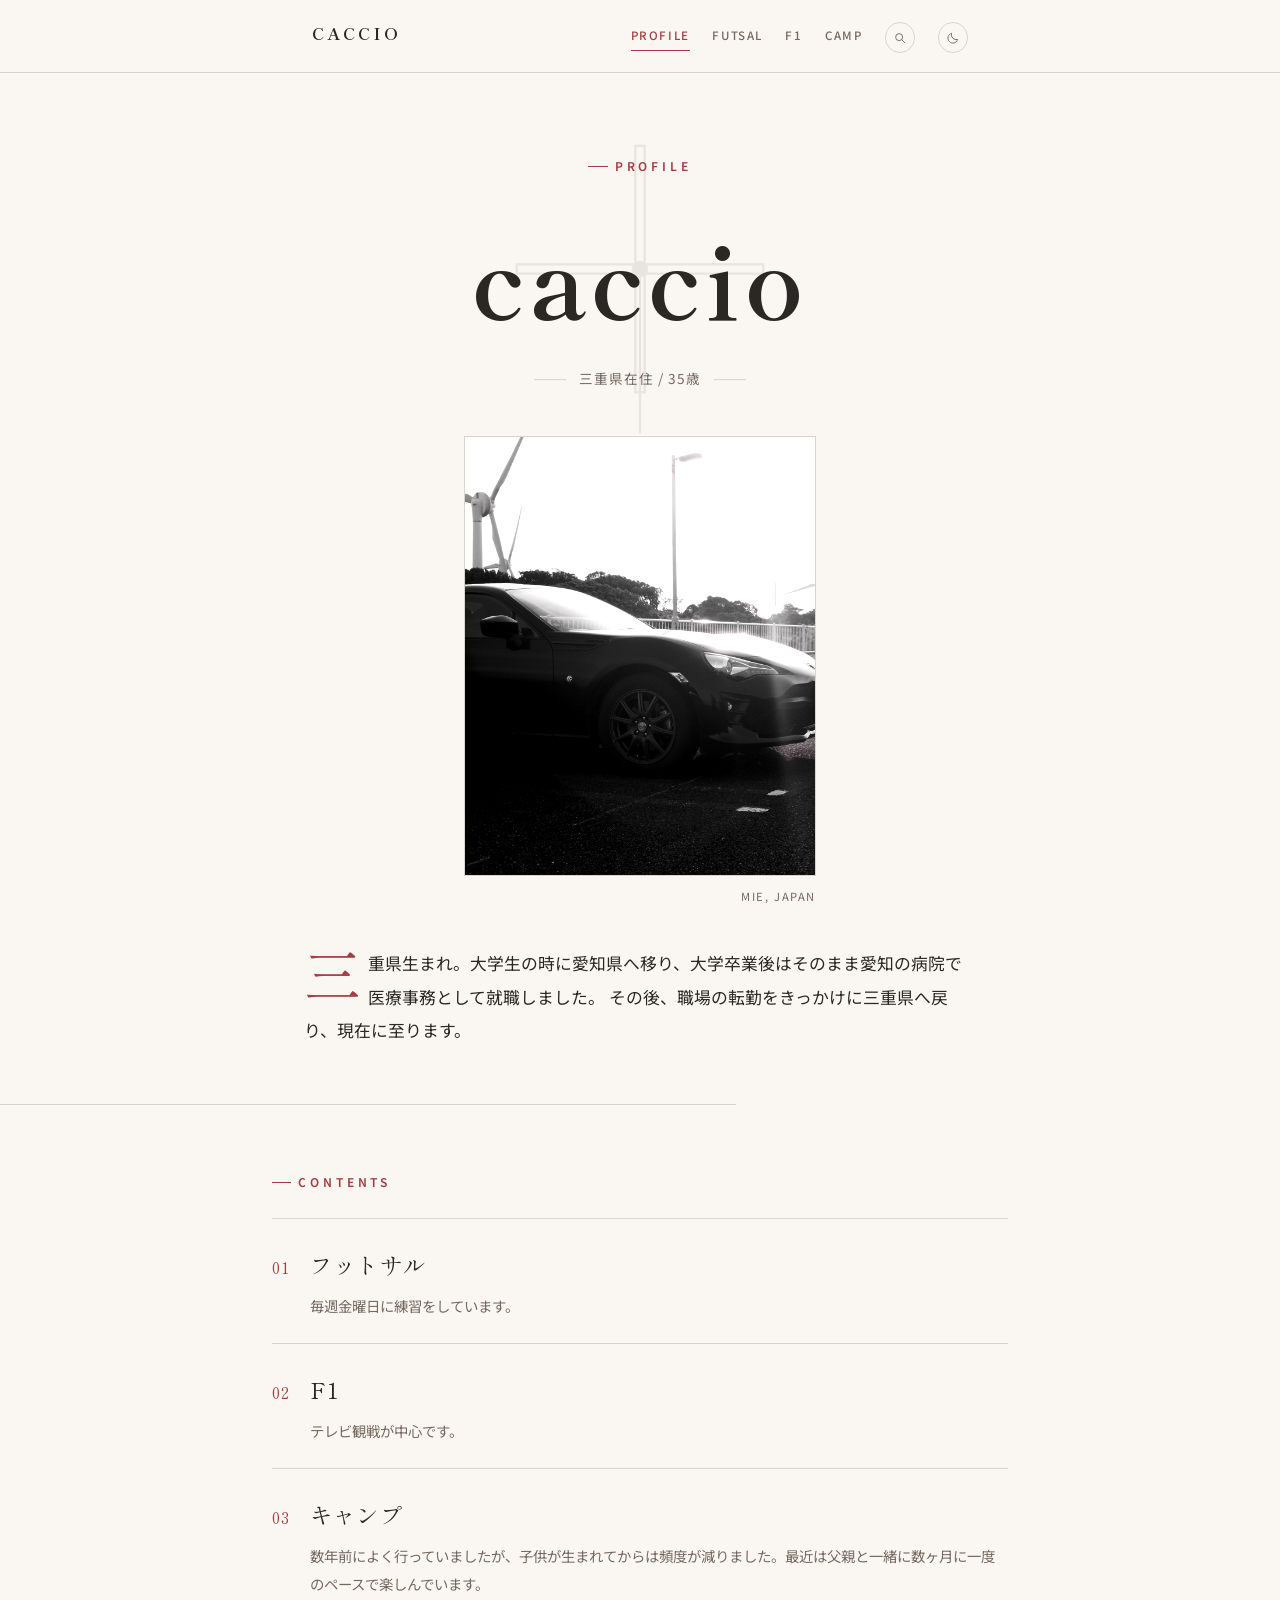
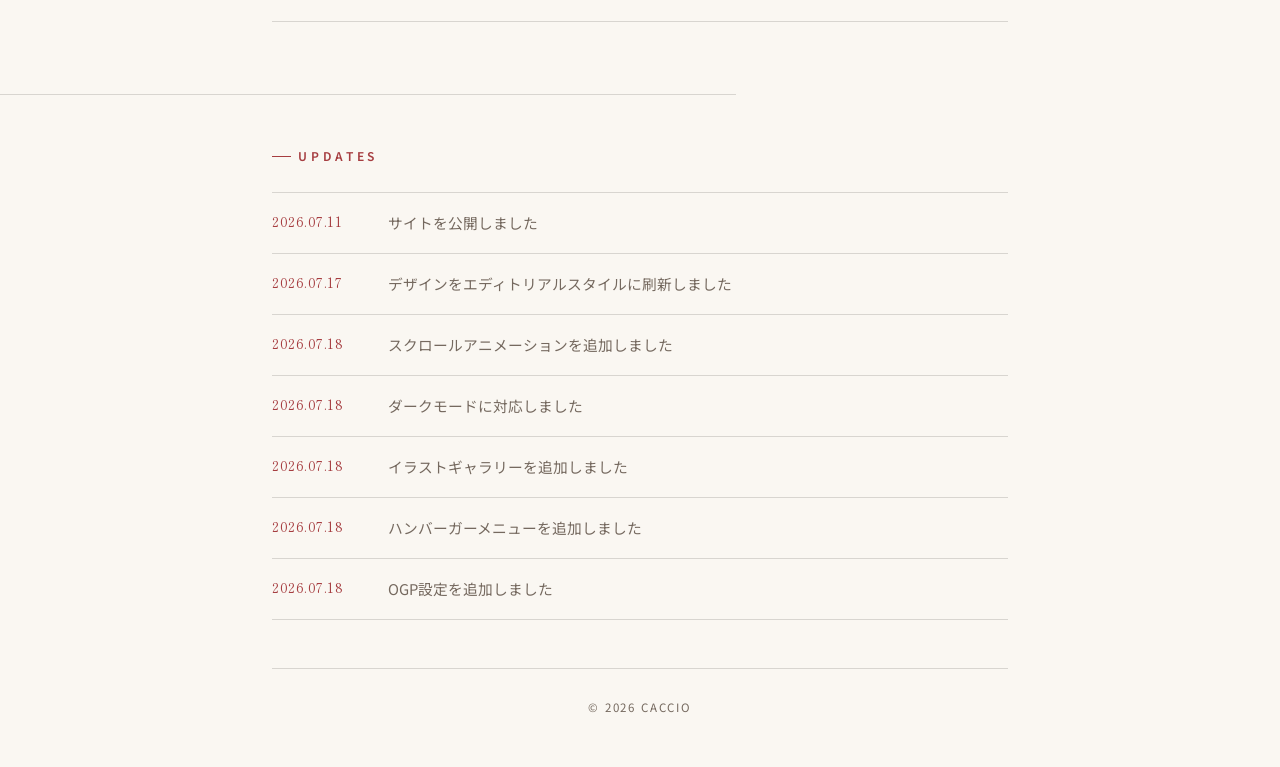
==== index.html @ 6265bb5c "Add client-side site search across all pages A search icon in the nav opens a dropdown panel; typing" ====
<!DOCTYPE html>
<html lang="ja">
<head>
<script async src="https://www.googletagmanager.com/gtag/js?id=G-BBK461X2P7"></script>
<script>
  window.dataLayer = window.dataLayer || [];
  function gtag(){dataLayer.push(arguments);}
  gtag('js', new Date());
  gtag('config', 'G-BBK461X2P7');
</script>
<meta charset="UTF-8">
<meta name="viewport" content="width=device-width, initial-scale=1.0">
<link rel="icon" href="favicon.svg" type="image/svg+xml">
<title>caccio's Profile</title>
<meta property="og:type" content="website">
<meta property="og:title" content="caccio's Profile">
<meta property="og:description" content="三重県在住、35歳。医療事務として働くcaccioのプロフィール。フットサル・F1・キャンプについて綴っています。">
<meta property="og:image" content="https://matatabi3126.github.io/my-first-site/profile.JPG">
<meta property="og:url" content="https://matatabi3126.github.io/my-first-site/">
<meta property="og:site_name" content="caccio's Profile">
<meta name="twitter:card" content="summary_large_image">
<meta name="twitter:title" content="caccio's Profile">
<meta name="twitter:description" content="三重県在住、35歳。医療事務として働くcaccioのプロフィール。フットサル・F1・キャンプについて綴っています。">
<meta name="twitter:image" content="https://matatabi3126.github.io/my-first-site/profile.JPG">
<link rel="preconnect" href="https://fonts.googleapis.com">
<link rel="preconnect" href="https://fonts.gstatic.com" crossorigin>
<link href="https://fonts.googleapis.com/css2?family=Noto+Sans+JP:wght@300;400;500;700&family=Shippori+Mincho:wght@400;500;600;700;800&display=swap" rel="stylesheet">
<link rel="stylesheet" href="style.css">
<script>document.documentElement.dataset.theme = localStorage.getItem('theme') || 'light';</script>
</head>
<body>

  <div class="masthead">
    <div class="wrap masthead-inner">
      <a class="brand" href="index.html">CACCIO</a>
      <nav class="masthead-nav">
        <div class="nav-links" id="nav-links">
          <a href="index.html" aria-current="page">Profile</a>
          <a href="futsal.html">Futsal</a>
          <a href="f1.html">F1</a>
          <a href="camp.html">Camp</a>
        </div>
        <button type="button" class="icon-button search-toggle" aria-expanded="false" aria-controls="search-panel" aria-label="サイト内検索を開く">
          <svg viewBox="0 0 24 24" width="14" height="14" aria-hidden="true">
            <circle cx="10.5" cy="10.5" r="6" fill="none" stroke="currentColor" stroke-width="1.6"/>
            <line x1="15" y1="15" x2="20" y2="20" stroke="currentColor" stroke-width="1.6" stroke-linecap="round"/>
          </svg>
        </button>
        <button type="button" class="icon-button theme-toggle" aria-pressed="false" aria-label="ダークモードを切り替える">
          <svg class="icon-moon" viewBox="0 0 24 24" width="14" height="14" aria-hidden="true"><path d="M20 14.5A8.5 8.5 0 0 1 9.5 4 8.5 8.5 0 1 0 20 14.5Z" fill="none" stroke="currentColor" stroke-width="1.6" stroke-linejoin="round"/></svg>
          <svg class="icon-sun" viewBox="0 0 24 24" width="14" height="14" aria-hidden="true">
            <circle cx="12" cy="12" r="4.5" fill="none" stroke="currentColor" stroke-width="1.6"/>
            <g stroke="currentColor" stroke-width="1.6" stroke-linecap="round">
              <line x1="12" y1="2.5" x2="12" y2="5"/>
              <line x1="12" y1="19" x2="12" y2="21.5"/>
              <line x1="2.5" y1="12" x2="5" y2="12"/>
              <line x1="19" y1="12" x2="21.5" y2="12"/>
              <line x1="4.9" y1="4.9" x2="6.6" y2="6.6"/>
              <line x1="17.4" y1="17.4" x2="19.1" y2="19.1"/>
              <line x1="4.9" y1="19.1" x2="6.6" y2="17.4"/>
              <line x1="17.4" y1="6.6" x2="19.1" y2="4.9"/>
            </g>
          </svg>
        </button>
        <button type="button" class="icon-button nav-toggle" aria-expanded="false" aria-controls="nav-links" aria-label="メニューを開く">
          <svg class="icon-bars" viewBox="0 0 24 24" width="16" height="16" aria-hidden="true">
            <line x1="4" y1="7" x2="20" y2="7" stroke="currentColor" stroke-width="1.6" stroke-linecap="round"/>
            <line x1="4" y1="12" x2="20" y2="12" stroke="currentColor" stroke-width="1.6" stroke-linecap="round"/>
            <line x1="4" y1="17" x2="20" y2="17" stroke="currentColor" stroke-width="1.6" stroke-linecap="round"/>
          </svg>
          <svg class="icon-close" viewBox="0 0 24 24" width="16" height="16" aria-hidden="true">
            <line x1="6" y1="6" x2="18" y2="18" stroke="currentColor" stroke-width="1.6" stroke-linecap="round"/>
            <line x1="18" y1="6" x2="6" y2="18" stroke="currentColor" stroke-width="1.6" stroke-linecap="round"/>
          </svg>
        </button>
        <div class="search-panel" id="search-panel" hidden>
          <div class="search-panel-inner">
            <input type="search" class="search-input" placeholder="サイト内を検索" aria-label="サイト内検索">
            <button type="button" class="search-close" aria-label="検索を閉じる">&times;</button>
          </div>
          <ul class="search-results"></ul>
        </div>
      </nav>
    </div>
  </div>

  <header class="wrap cover reveal">
    <div class="cover-heading">
      <div class="cover-bg" aria-hidden="true">
        <svg viewBox="0 0 300 300">
          <line x1="150" y1="150" x2="150" y2="290" stroke="currentColor" stroke-width="2"/>
          <g class="cover-bg-blades">
            <rect x="146" y="45" width="8" height="105" fill="none" stroke="currentColor" stroke-width="2"/>
            <rect x="146" y="45" width="8" height="105" fill="none" stroke="currentColor" stroke-width="2" transform="rotate(90 150 150)"/>
            <rect x="146" y="45" width="8" height="105" fill="none" stroke="currentColor" stroke-width="2" transform="rotate(180 150 150)"/>
            <rect x="146" y="45" width="8" height="105" fill="none" stroke="currentColor" stroke-width="2" transform="rotate(270 150 150)"/>
            <circle cx="150" cy="150" r="7" fill="currentColor"/>
          </g>
        </svg>
      </div>
      <span class="kicker">Profile</span>
      <h1 class="cover-title">caccio</h1>
      <p class="cover-meta">三重県在住 / 35歳</p>
    </div>

    <figure class="cover-photo">
      <img src="profile.JPG" alt="プロフィール画像">
      <figcaption>Mie, Japan</figcaption>
    </figure>

    <p class="lede">
      三重県生まれ。大学生の時に愛知県へ移り、大学卒業後はそのまま愛知の病院で医療事務として就職しました。
      その後、職場の転勤をきっかけに三重県へ戻り、現在に至ります。
    </p>
  </header>

  <hr class="wrap rule">

  <section class="wrap contents">
    <span class="kicker">Contents</span>
    <ul class="toc-list">
      <li class="toc-item reveal">
        <span class="toc-num">01</span>
        <div class="toc-body">
          <a href="futsal.html">フットサル</a>
          <p>毎週金曜日に練習をしています。</p>
        </div>
      </li>
      <li class="toc-item reveal">
        <span class="toc-num">02</span>
        <div class="toc-body">
          <a href="f1.html">F1</a>
          <p>テレビ観戦が中心です。</p>
        </div>
      </li>
      <li class="toc-item reveal">
        <span class="toc-num">03</span>
        <div class="toc-body">
          <a href="camp.html">キャンプ</a>
          <p>数年前によく行っていましたが、子供が生まれてからは頻度が減りました。最近は父親と一緒に数ヶ月に一度のペースで楽しんでいます。</p>
        </div>
      </li>
    </ul>
  </section>

  <hr class="wrap rule rule--tight">

  <section class="wrap updates reveal">
    <span class="kicker">Updates</span>
    <ul class="updates-list">
      <li><time datetime="2026-07-11">2026.07.11</time><span>サイトを公開しました</span></li>
      <li><time datetime="2026-07-17">2026.07.17</time><span>デザインをエディトリアルスタイルに刷新しました</span></li>
      <li><time datetime="2026-07-18">2026.07.18</time><span>スクロールアニメーションを追加しました</span></li>
      <li><time datetime="2026-07-18">2026.07.18</time><span>ダークモードに対応しました</span></li>
      <li><time datetime="2026-07-18">2026.07.18</time><span>イラストギャラリーを追加しました</span></li>
      <li><time datetime="2026-07-18">2026.07.18</time><span>ハンバーガーメニューを追加しました</span></li>
      <li><time datetime="2026-07-18">2026.07.18</time><span>OGP設定を追加しました</span></li>
    </ul>
  </section>

  <footer class="wrap site-footer">
    &copy; 2026 caccio
  </footer>

  <script src="scroll-animate.js" defer></script>
  <script src="theme.js" defer></script>
  <script src="nav.js" defer></script>
  <script src="search.js" defer></script>

</body>
</html>
---- style.css ----
/* ===========================================================
   caccio's Profile — editorial / magazine style
   =========================================================== */

:root {
  --color-bg: #faf7f2;
  --color-text: #2a2724;
  --color-text-soft: #75695f;
  --color-accent: #a63d40;
  --color-rule: rgba(42, 39, 36, 0.16);
  --color-card-bg: #fffdfa;
  --font-serif: "Shippori Mincho", serif;
  --font-sans: "Noto Sans JP", sans-serif;
  --measure: 42rem;
}

:root[data-theme="dark"] {
  --color-bg: #17140f;
  --color-text: #f3ede1;
  --color-text-soft: #b6ab9c;
  --color-rule: rgba(243, 237, 225, 0.18);
  --color-card-bg: #211c16;
}

* {
  box-sizing: border-box;
}

html {
  -webkit-text-size-adjust: 100%;
}

body {
  margin: 0;
  background-color: var(--color-bg);
  color: var(--color-text);
  font-family: var(--font-sans);
  font-weight: 400;
  line-height: 1.9;
  -webkit-font-smoothing: antialiased;
  transition: background-color 0.2s ease, color 0.2s ease;
}

a {
  color: inherit;
}

img {
  max-width: 100%;
  display: block;
}

h1, h2, h3 {
  font-family: var(--font-serif);
  font-weight: 700;
  margin: 0;
}

/* ---------- layout ---------- */

.wrap {
  max-width: 46rem;
  margin: 0 auto;
  padding: 0 clamp(1.25rem, 5vw, 2.5rem);
}

/* ---------- masthead ---------- */

.masthead {
  border-bottom: 1px solid var(--color-rule);
  padding: 1.1rem 0 0.35rem;
}

.masthead::after {
  content: "";
  display: block;
}

.masthead-inner {
  display: flex;
  flex-wrap: wrap;
  align-items: baseline;
  justify-content: space-between;
  gap: 0.5rem 1.5rem;
  padding-bottom: 0.85rem;
}

.brand {
  font-family: var(--font-serif);
  font-weight: 700;
  font-size: 1.05rem;
  letter-spacing: 0.18em;
  text-decoration: none;
  color: var(--color-text);
}

.masthead-nav {
  position: relative;
  display: flex;
  flex-wrap: wrap;
  align-items: center;
  gap: 0.9rem 1.4rem;
}

.masthead-nav a {
  font-size: 0.72rem;
  font-weight: 500;
  letter-spacing: 0.14em;
  text-transform: uppercase;
  text-decoration: none;
  color: var(--color-text-soft);
  white-space: nowrap;
  padding-bottom: 0.2rem;
  border-bottom: 1px solid transparent;
  transition: color 0.15s ease, border-color 0.15s ease;
}

.masthead-nav a:hover {
  color: var(--color-accent);
}

.masthead-nav a[aria-current="page"] {
  color: var(--color-accent);
  border-bottom-color: var(--color-accent);
}

.nav-links {
  display: contents;
}

.icon-button {
  display: inline-flex;
  align-items: center;
  justify-content: center;
  width: 1.9rem;
  height: 1.9rem;
  padding: 0;
  border: 1px solid var(--color-rule);
  border-radius: 50%;
  background: transparent;
  color: var(--color-text-soft);
  cursor: pointer;
  transition: color 0.15s ease, border-color 0.15s ease;
}

.icon-button:hover {
  color: var(--color-accent);
  border-color: var(--color-accent);
}

.theme-toggle .icon-sun {
  display: none;
}

:root[data-theme="dark"] .theme-toggle .icon-moon {
  display: none;
}

:root[data-theme="dark"] .theme-toggle .icon-sun {
  display: block;
}

.nav-toggle {
  display: none;
}

.nav-toggle .icon-close {
  display: none;
}

.nav-toggle[aria-expanded="true"] .icon-bars {
  display: none;
}

.nav-toggle[aria-expanded="true"] .icon-close {
  display: block;
}

@media (max-width: 48rem) {
  .nav-toggle {
    display: inline-flex;
  }

  .nav-links {
    display: none;
    flex-direction: column;
    align-items: flex-start;
    gap: 0;
    position: absolute;
    top: calc(100% + 0.75rem);
    right: 0;
    min-width: 10rem;
    padding: 0.4rem 0;
    background: var(--color-card-bg);
    border: 1px solid var(--color-rule);
    box-shadow: 0 12px 30px rgba(0, 0, 0, 0.25);
    z-index: 50;
  }

  .nav-links.is-open {
    display: flex;
  }

  .nav-links a {
    width: 100%;
    padding: 0.7rem 1.1rem;
    border-bottom: none;
  }

  .nav-links a[aria-current="page"] {
    border-bottom: none;
  }
}

/* ---------- site search ---------- */

.search-panel {
  position: absolute;
  top: calc(100% + 0.75rem);
  right: 0;
  z-index: 60;
  width: min(90vw, 22rem);
  background: var(--color-card-bg);
  border: 1px solid var(--color-rule);
  box-shadow: 0 12px 30px rgba(0, 0, 0, 0.25);
  padding: 1rem;
}

.search-panel[hidden] {
  display: none;
}

.search-panel-inner {
  display: flex;
  align-items: center;
  gap: 0.6rem;
}

.search-input {
  flex: 1;
  min-width: 0;
  font: inherit;
  font-size: 0.85rem;
  letter-spacing: 0.03em;
  padding: 0.5rem 0.1rem;
  border: none;
  border-bottom: 1px solid var(--color-rule);
  background: transparent;
  color: var(--color-text);
}

.search-input:focus {
  outline: none;
  border-bottom-color: var(--color-accent);
}

.search-close {
  flex-shrink: 0;
  width: 1.6rem;
  height: 1.6rem;
  display: inline-flex;
  align-items: center;
  justify-content: center;
  border: 1px solid var(--color-rule);
  border-radius: 50%;
  background: transparent;
  color: var(--color-text-soft);
  font-size: 1rem;
  line-height: 1;
  cursor: pointer;
  transition: color 0.15s ease, border-color 0.15s ease;
}

.search-close:hover {
  color: var(--color-accent);
  border-color: var(--color-accent);
}

.search-results {
  list-style: none;
  margin: 0.75rem 0 0;
  padding: 0;
  max-height: 60vh;
  overflow-y: auto;
}

.search-results li + li {
  border-top: 1px solid var(--color-rule);
}

.search-results a {
  display: block;
  padding: 0.65rem 0.1rem;
  text-decoration: none;
  color: inherit;
}

.search-result-title {
  display: block;
  font-family: var(--font-serif);
  font-size: 0.95rem;
  letter-spacing: 0.04em;
  color: var(--color-text);
}

.search-results a:hover .search-result-title {
  color: var(--color-accent);
}

.search-result-snippet {
  display: block;
  margin-top: 0.3rem;
  font-size: 0.8rem;
  line-height: 1.6;
  color: var(--color-text-soft);
}

.search-result-snippet mark {
  background: none;
  color: var(--color-accent);
  font-weight: 600;
}

.search-empty {
  padding: 0.5rem 0.1rem;
  font-size: 0.82rem;
  color: var(--color-text-soft);
}

/* ---------- small reusable bits ---------- */

.kicker {
  display: inline-flex;
  align-items: center;
  gap: 0.6em;
  font-size: 0.75rem;
  font-weight: 600;
  letter-spacing: 0.32em;
  text-transform: uppercase;
  color: var(--color-accent);
}

.kicker::before {
  content: "";
  display: inline-block;
  width: 1.6em;
  height: 1px;
  background: var(--color-accent);
}

.rule {
  border: none;
  border-top: 1px solid var(--color-rule);
  margin: 2.5rem 0;
}

.rule--tight {
  margin: 1.5rem 0;
}

/* ---------- cover (index.html) ---------- */

.cover {
  padding: clamp(2.5rem, 6vw, 4.5rem) 0 1rem;
  text-align: center;
}

.cover .kicker {
  justify-content: center;
}

.cover-heading {
  position: relative;
  z-index: 0;
}

.cover-bg {
  position: absolute;
  inset: 0;
  z-index: -1;
  display: flex;
  align-items: center;
  justify-content: center;
  opacity: 0.08;
  pointer-events: none;
}

.cover-bg svg {
  width: min(50vw, 22rem);
  height: auto;
  overflow: visible;
}

.cover-bg-blades {
  transform-origin: 150px 150px;
  animation: windmill-spin 22s linear infinite;
}

@keyframes windmill-spin {
  to {
    transform: rotate(360deg);
  }
}

@media (prefers-reduced-motion: reduce) {
  .cover-bg-blades {
    animation: none;
  }
}

.cover-title {
  font-size: clamp(3.2rem, 13vw, 6.2rem);
  letter-spacing: 0.05em;
  line-height: 1;
  margin: 0.5em 0 0.4em;
}

.cover-meta {
  display: flex;
  align-items: center;
  justify-content: center;
  gap: 0.9em;
  font-size: 0.85rem;
  letter-spacing: 0.08em;
  color: var(--color-text-soft);
}

.cover-meta::before,
.cover-meta::after {
  content: "";
  width: 2rem;
  height: 1px;
  background: var(--color-rule);
}

.cover-photo {
  margin: 2.75rem auto 0.75rem;
  max-width: 22rem;
}

.cover-photo img {
  width: 100%;
  aspect-ratio: 4 / 5;
  object-fit: cover;
  object-position: top center;
  border: 1px solid var(--color-rule);
  filter: grayscale(20%) contrast(1.05) saturate(0.9);
}

.cover-photo figcaption {
  margin-top: 0.6rem;
  font-size: 0.7rem;
  letter-spacing: 0.14em;
  text-transform: uppercase;
  color: var(--color-text-soft);
  text-align: right;
}

.lede {
  max-width: var(--measure);
  margin: 2.5rem auto 0;
  text-align: left;
  font-size: 1.05rem;
  line-height: 2;
}

.lede::first-letter {
  float: left;
  font-family: var(--font-serif);
  font-size: 3.4em;
  line-height: 0.78;
  padding: 0.05em 0.12em 0 0;
  color: var(--color-accent);
}

/* ---------- contents (index.html) ---------- */

.contents {
  padding: 1rem 0 3rem;
}

.contents h2 {
  text-align: left;
}

.toc-list {
  list-style: none;
  margin: 1.5rem 0 0;
  padding: 0;
}

.toc-item {
  display: flex;
  gap: 1.25rem;
  padding: 1.5rem 0;
  border-top: 1px solid var(--color-rule);
  align-items: baseline;
}

.toc-item:last-child {
  border-bottom: 1px solid var(--color-rule);
}

.toc-num {
  font-family: var(--font-serif);
  font-size: 1rem;
  color: var(--color-accent);
  flex-shrink: 0;
  letter-spacing: 0.05em;
}

.toc-body a {
  font-family: var(--font-serif);
  font-size: 1.4rem;
  letter-spacing: 0.06em;
  text-decoration: none;
  color: var(--color-text);
}

.toc-body a:hover {
  color: var(--color-accent);
}

.toc-body p {
  margin: 0.4rem 0 0;
  font-size: 0.9rem;
  color: var(--color-text-soft);
}

/* ---------- updates (index.html) ---------- */

.updates {
  padding: 1rem 0 3rem;
}

.updates-list {
  list-style: none;
  margin: 1.5rem 0 0;
  padding: 0;
}

.updates-list li {
  display: flex;
  flex-wrap: wrap;
  gap: 0.3rem 1.25rem;
  padding: 1rem 0;
  border-top: 1px solid var(--color-rule);
}

.updates-list li:last-child {
  border-bottom: 1px solid var(--color-rule);
}

.updates-list time {
  flex-shrink: 0;
  width: 6rem;
  font-family: var(--font-serif);
  font-size: 0.85rem;
  letter-spacing: 0.04em;
  color: var(--color-accent);
}

.updates-list li span {
  font-size: 0.92rem;
  color: var(--color-text-soft);
}

/* ---------- article pages (hobby pages) ---------- */

.article-header {
  padding: clamp(2rem, 5vw, 3.5rem) 0 1.75rem;
}

.article-heading {
  position: relative;
  z-index: 0;
}

.article-bg {
  position: absolute;
  inset: 0;
  z-index: -1;
  display: flex;
  align-items: center;
  justify-content: center;
  opacity: 0.08;
  pointer-events: none;
}

.article-bg svg {
  width: min(50vw, 22rem);
  height: auto;
  overflow: visible;
}

.article-bg-spin {
  transform-origin: 150px 150px;
  animation: spin-slow 22s linear infinite;
}

@keyframes spin-slow {
  to {
    transform: rotate(360deg);
  }
}

.article-bg-flicker {
  transform-origin: 150px 225px;
  animation: flame-flicker 2.4s ease-in-out infinite;
}

@keyframes flame-flicker {
  0%, 100% {
    transform: rotate(-3deg) scaleY(1);
  }
  50% {
    transform: rotate(3deg) scaleY(1.03);
  }
}

.article-title {
  font-size: clamp(2.4rem, 8vw, 3.7rem);
  letter-spacing: 0.06em;
  line-height: 1.2;
  margin: 0.55em 0 1.1em;
}

.article-meta {
  display: flex;
  flex-wrap: wrap;
  gap: 0.5rem 1rem;
  font-size: 0.8rem;
  letter-spacing: 0.06em;
  color: var(--color-text-soft);
  border-top: 1px solid var(--color-rule);
  border-bottom: 1px solid var(--color-rule);
  padding: 0.85rem 0;
}

.article-meta span:not(:last-child)::after {
  content: "\00b7";
  margin-left: 1rem;
  color: var(--color-accent);
}

.article-photo {
  margin: 2.25rem 0;
  border: 1px solid var(--color-rule);
  padding: clamp(1.5rem, 5vw, 2.5rem);
  background: var(--color-card-bg);
}

.article-photo svg {
  width: 100%;
  height: auto;
  display: block;
}

.article-photo figcaption {
  margin-top: 1.1rem;
  padding-top: 0.85rem;
  border-top: 1px solid var(--color-rule);
  font-size: 0.7rem;
  letter-spacing: 0.12em;
  text-transform: uppercase;
  color: var(--color-text-soft);
  text-align: right;
  font-style: italic;
}

.article-body {
  max-width: var(--measure);
  font-size: 1.02rem;
  line-height: 2;
}

.article-body p {
  margin: 0 0 1.4em;
}

.article-body p:first-of-type::first-letter {
  float: left;
  font-family: var(--font-serif);
  font-size: 3.2em;
  line-height: 0.75;
  padding: 0.05em 0.12em 0 0;
  color: var(--color-accent);
}

/* ---------- illustration gallery ---------- */

.gallery {
  padding: 1rem 0 3rem;
}

.gallery-grid {
  display: grid;
  grid-template-columns: repeat(3, 1fr);
  gap: 1.25rem;
  margin-top: 1.5rem;
}

.gallery-item {
  display: flex;
  flex-direction: column;
  align-items: center;
  gap: 0.85rem;
  padding: 1.75rem 1rem 1.25rem;
  border: 1px solid var(--color-rule);
  background: var(--color-card-bg);
  font: inherit;
  color: inherit;
  cursor: pointer;
  transition: border-color 0.15s ease;
}

.gallery-item:hover,
.gallery-item:focus-visible {
  border-color: var(--color-accent);
}

.gallery-item svg {
  width: 100%;
  max-width: 6rem;
  height: auto;
  color: var(--color-text);
}

.gallery-item-label {
  font-size: 0.72rem;
  letter-spacing: 0.1em;
  color: var(--color-text-soft);
  text-align: center;
}

@media (max-width: 34rem) {
  .gallery-grid {
    grid-template-columns: 1fr;
  }
}

/* ---------- lightbox ---------- */

.lightbox {
  position: fixed;
  inset: 0;
  z-index: 100;
  display: flex;
  align-items: center;
  justify-content: center;
  padding: 1.5rem;
}

.lightbox[hidden] {
  display: none;
}

.lightbox-backdrop {
  position: absolute;
  inset: 0;
  background: rgba(0, 0, 0, 0.6);
}

.lightbox-panel {
  position: relative;
  z-index: 1;
  width: min(90vw, 26rem);
  background: var(--color-card-bg);
  border: 1px solid var(--color-rule);
  box-shadow: 0 20px 60px rgba(0, 0, 0, 0.35);
  padding: clamp(2rem, 6vw, 3rem);
  text-align: center;
}

.lightbox-close {
  position: absolute;
  top: 0.75rem;
  right: 0.75rem;
  width: 2rem;
  height: 2rem;
  display: inline-flex;
  align-items: center;
  justify-content: center;
  border: 1px solid var(--color-rule);
  border-radius: 50%;
  background: transparent;
  color: var(--color-text);
  font-size: 1.2rem;
  line-height: 1;
  cursor: pointer;
  transition: color 0.15s ease, border-color 0.15s ease;
}

.lightbox-close:hover {
  color: var(--color-accent);
  border-color: var(--color-accent);
}

.lightbox-art {
  color: var(--color-text);
}

.lightbox-art svg {
  width: 100%;
  max-width: 16rem;
  height: auto;
}

.lightbox-caption {
  margin: 1.25rem 0 0;
  font-size: 0.8rem;
  letter-spacing: 0.1em;
  text-transform: uppercase;
  color: var(--color-text-soft);
}

/* ---------- footer ---------- */

.site-footer {
  border-top: 1px solid var(--color-rule);
  padding: 1.75rem 0 3rem;
  text-align: center;
  font-size: 0.72rem;
  letter-spacing: 0.16em;
  text-transform: uppercase;
  color: var(--color-text-soft);
}

/* ---------- scroll reveal ---------- */

.reveal {
  opacity: 0;
  transform: translateY(24px);
  transition: opacity 0.7s ease, transform 0.7s ease;
}

.reveal.is-visible {
  opacity: 1;
  transform: translateY(0);
}

@media (prefers-reduced-motion: reduce) {
  .reveal {
    opacity: 1;
    transform: none;
    transition: none;
  }

  .article-bg-spin,
  .article-bg-flicker {
    animation: none;
  }
}
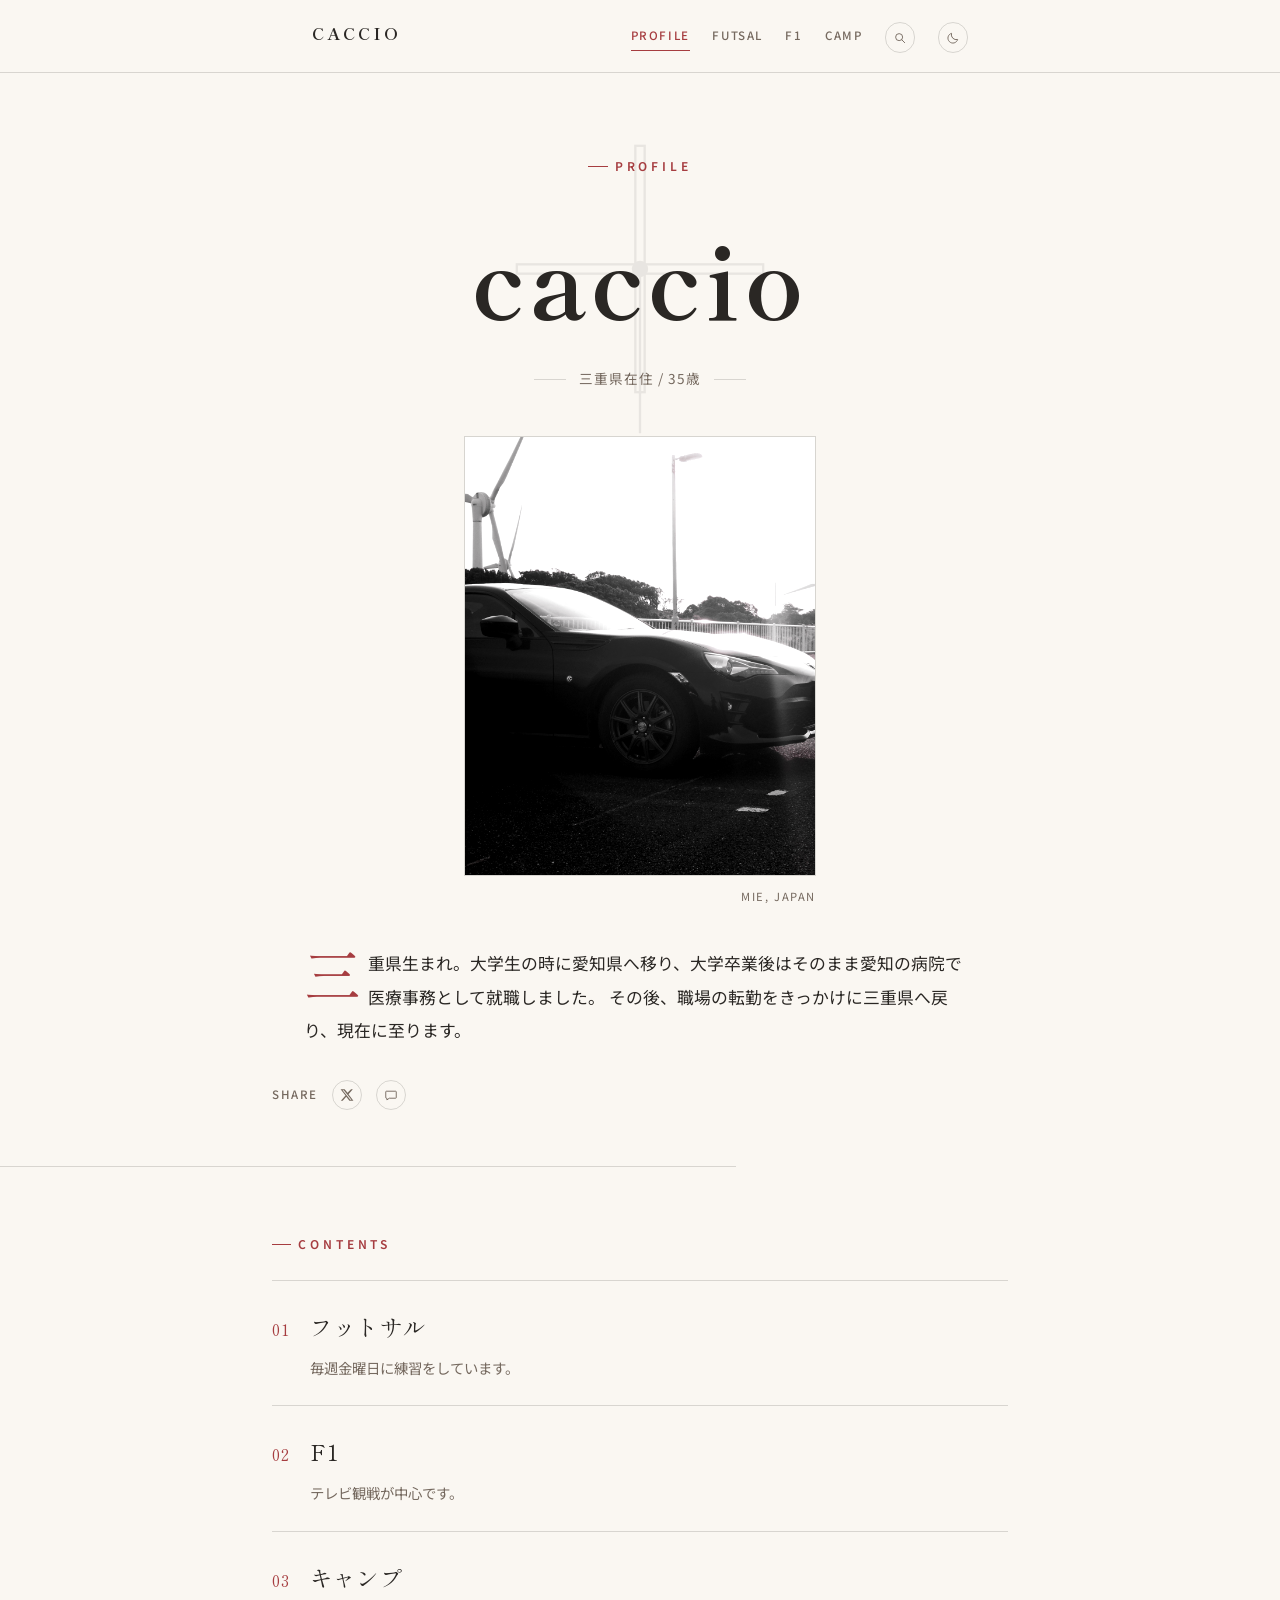
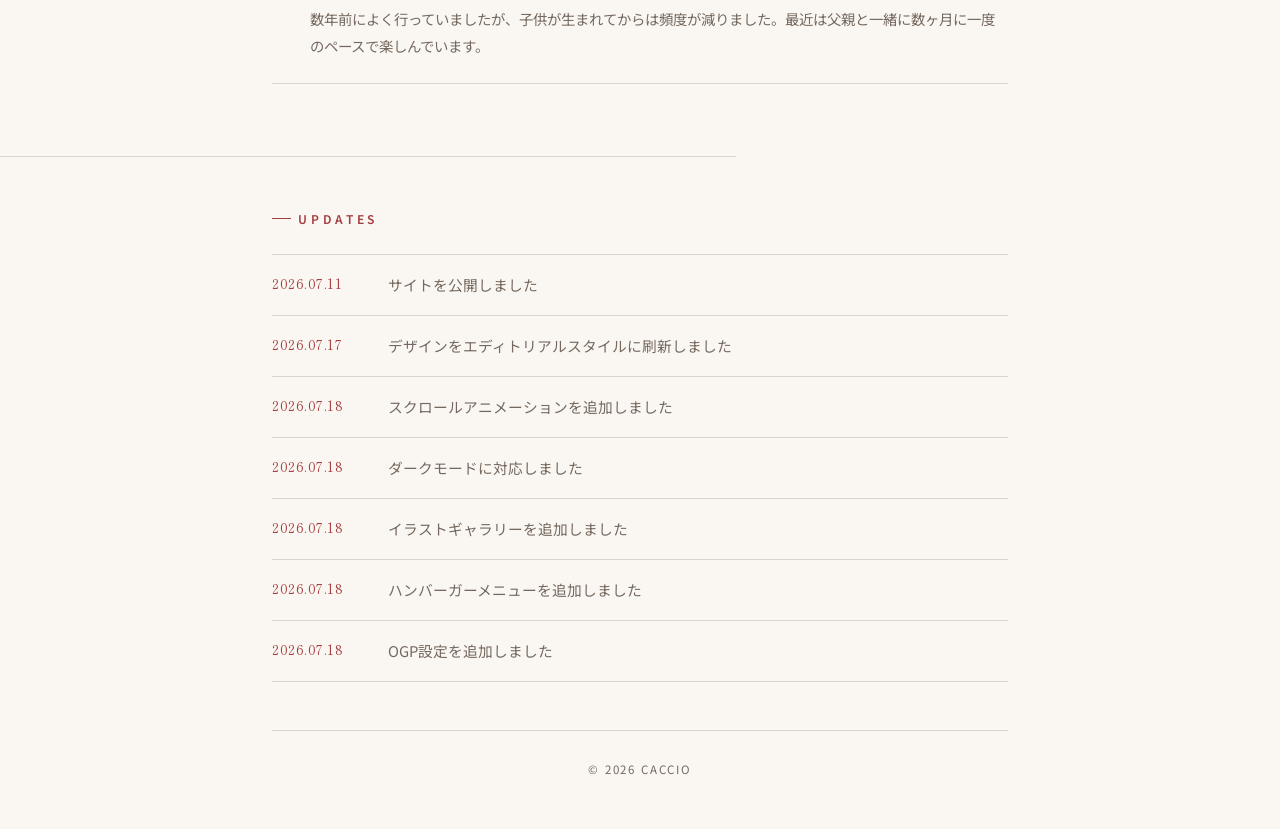
==== commit b410fb54: "Add X and LINE share buttons to all pages Icon-only buttons below each page's body text, styled with" ====
--- a/index.html
+++ b/index.html
@@ -11,6 +11,8 @@
 <meta charset="UTF-8">
 <meta name="viewport" content="width=device-width, initial-scale=1.0">
 <link rel="icon" href="favicon.svg" type="image/svg+xml">
+<link rel="manifest" href="manifest.json">
+<meta name="theme-color" content="#a63d40">
 <title>caccio's Profile</title>
 <meta property="og:type" content="website">
 <meta property="og:title" content="caccio's Profile">
@@ -112,6 +114,16 @@
       三重県生まれ。大学生の時に愛知県へ移り、大学卒業後はそのまま愛知の病院で医療事務として就職しました。
       その後、職場の転勤をきっかけに三重県へ戻り、現在に至ります。
     </p>
+
+    <div class="share reveal">
+      <span class="share-label">Share</span>
+      <a class="icon-button" href="https://twitter.com/intent/tweet?url=https%3A%2F%2Fmatatabi3126.github.io%2Fmy-first-site%2F&text=caccio%E3%81%AE%E3%83%97%E3%83%AD%E3%83%95%E3%82%A3%E3%83%BC%E3%83%AB%E3%83%9A%E3%83%BC%E3%82%B8%E3%80%82%E3%83%95%E3%83%83%E3%83%88%E3%82%B5%E3%83%AB%E3%83%BBF1%E3%83%BB%E3%82%AD%E3%83%A3%E3%83%B3%E3%83%97%E3%81%8C%E8%B6%A3%E5%91%B3%E3%81%A7%E3%81%99%E3%80%82" target="_blank" rel="noopener noreferrer" aria-label="Xでシェア">
+        <svg viewBox="0 0 24 24" width="14" height="14" aria-hidden="true"><path fill="currentColor" d="M18.9 2H22l-7.4 8.5L23 22h-6.9l-5.4-6.9L4.6 22H1.5l7.9-9L1 2h7l4.9 6.3L18.9 2Zm-1.2 18h1.9L6.4 4H4.4l13.3 16Z"/></svg>
+      </a>
+      <a class="icon-button" href="https://social-plugins.line.me/lineit/share?url=https%3A%2F%2Fmatatabi3126.github.io%2Fmy-first-site%2F&text=caccio%E3%81%AE%E3%83%97%E3%83%AD%E3%83%95%E3%82%A3%E3%83%BC%E3%83%AB%E3%83%9A%E3%83%BC%E3%82%B8%E3%80%82%E3%83%95%E3%83%83%E3%83%88%E3%82%B5%E3%83%AB%E3%83%BBF1%E3%83%BB%E3%82%AD%E3%83%A3%E3%83%B3%E3%83%97%E3%81%8C%E8%B6%A3%E5%91%B3%E3%81%A7%E3%81%99%E3%80%82" target="_blank" rel="noopener noreferrer" aria-label="LINEでシェア">
+        <svg viewBox="0 0 24 24" width="14" height="14" aria-hidden="true"><path fill="none" stroke="currentColor" stroke-width="1.6" stroke-linejoin="round" d="M4 5.5h16a1 1 0 0 1 1 1v10a1 1 0 0 1-1 1H9l-4 3v-3H4a1 1 0 0 1-1-1v-10a1 1 0 0 1 1-1Z"/></svg>
+      </a>
+    </div>
   </header>
 
   <hr class="wrap rule">
@@ -166,6 +178,7 @@
   <script src="theme.js" defer></script>
   <script src="nav.js" defer></script>
   <script src="search.js" defer></script>
+  <script src="sw-register.js" defer></script>
 
 </body>
 </html>
--- a/style.css
+++ b/style.css
@@ -139,6 +139,7 @@
   border-radius: 50%;
   background: transparent;
   color: var(--color-text-soft);
+  text-decoration: none;
   cursor: pointer;
   transition: color 0.15s ease, border-color 0.15s ease;
 }
@@ -687,6 +688,23 @@
   color: var(--color-accent);
 }
 
+/* ---------- share buttons ---------- */
+
+.share {
+  display: flex;
+  align-items: center;
+  gap: 0.85rem;
+  margin: 2rem 0 0;
+}
+
+.share-label {
+  font-size: 0.72rem;
+  font-weight: 500;
+  letter-spacing: 0.14em;
+  text-transform: uppercase;
+  color: var(--color-text-soft);
+}
+
 /* ---------- illustration gallery ---------- */
 
 .gallery {
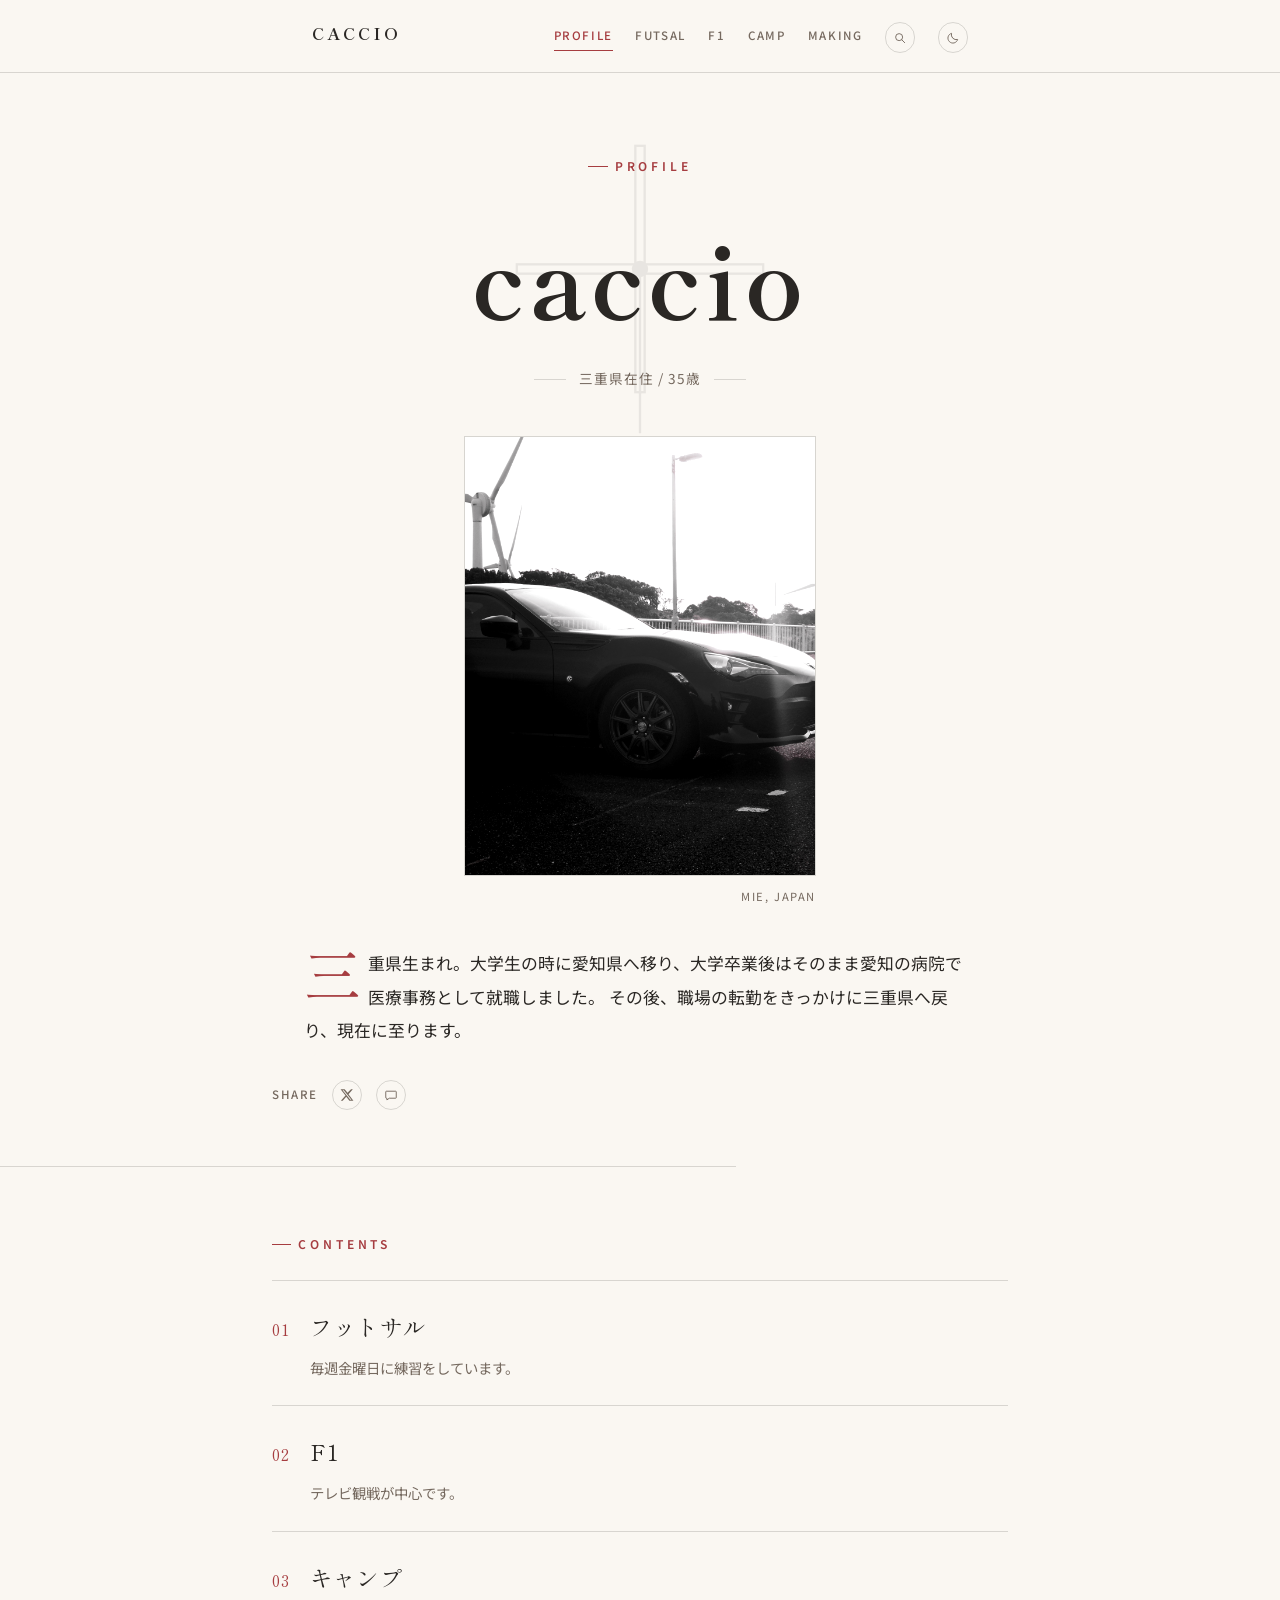
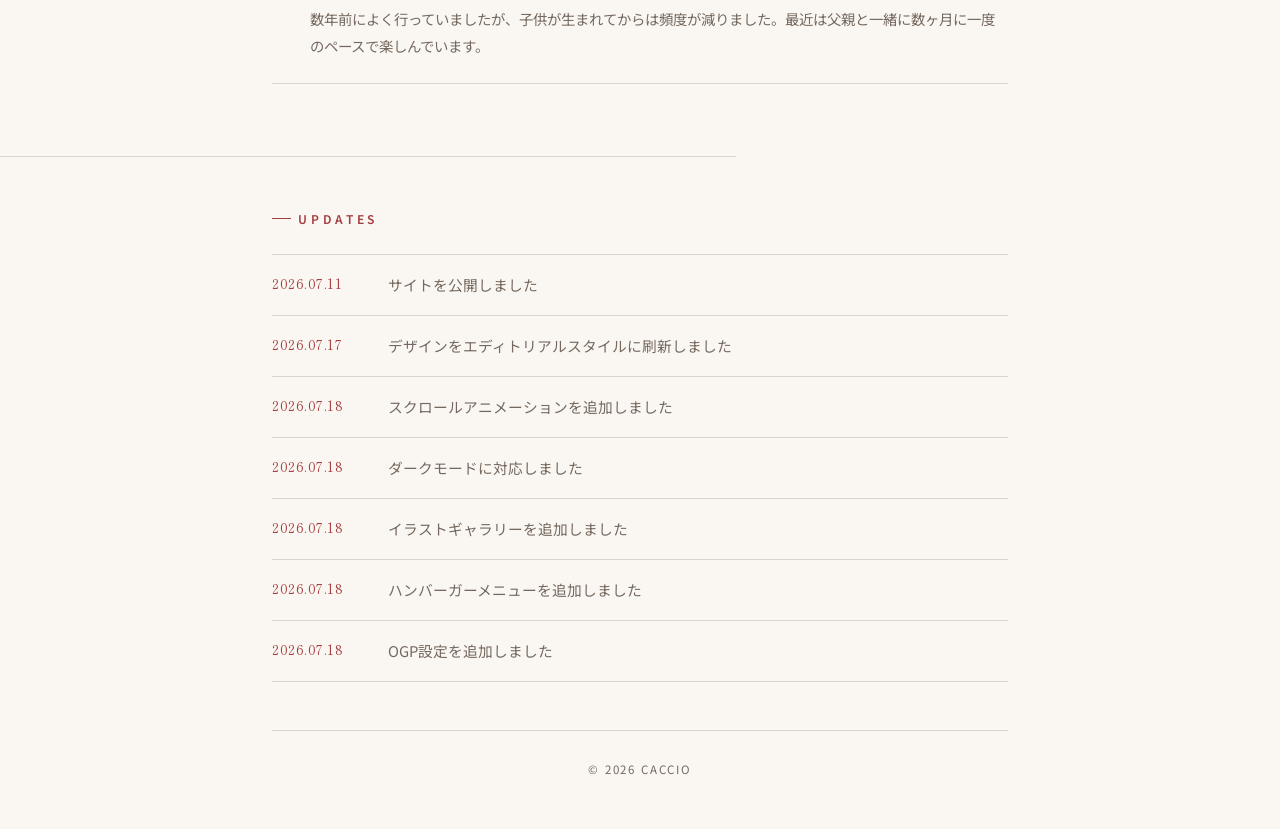
==== commit c0ac954e: "Add Making page documenting how the site was built New making.html follows the same editorial articl" ====
--- a/index.html
+++ b/index.html
@@ -41,6 +41,7 @@
           <a href="futsal.html">Futsal</a>
           <a href="f1.html">F1</a>
           <a href="camp.html">Camp</a>
+          <a href="making.html">Making</a>
         </div>
         <button type="button" class="icon-button search-toggle" aria-expanded="false" aria-controls="search-panel" aria-label="サイト内検索を開く">
           <svg viewBox="0 0 24 24" width="14" height="14" aria-hidden="true">
--- a/style.css
+++ b/style.css
@@ -669,6 +669,32 @@
   font-style: italic;
 }
 
+.map-embed {
+  margin: 1.75rem 0;
+  border: 1px solid var(--color-rule);
+  padding: clamp(0.75rem, 3vw, 1.25rem);
+  background: var(--color-card-bg);
+}
+
+.map-embed iframe {
+  display: block;
+  width: 100%;
+  height: 320px;
+  border: 0;
+}
+
+.map-embed figcaption {
+  margin-top: 0.85rem;
+  padding-top: 0.75rem;
+  border-top: 1px solid var(--color-rule);
+  font-size: 0.7rem;
+  letter-spacing: 0.12em;
+  text-transform: uppercase;
+  color: var(--color-text-soft);
+  text-align: right;
+  font-style: italic;
+}
+
 .article-body {
   max-width: var(--measure);
   font-size: 1.02rem;
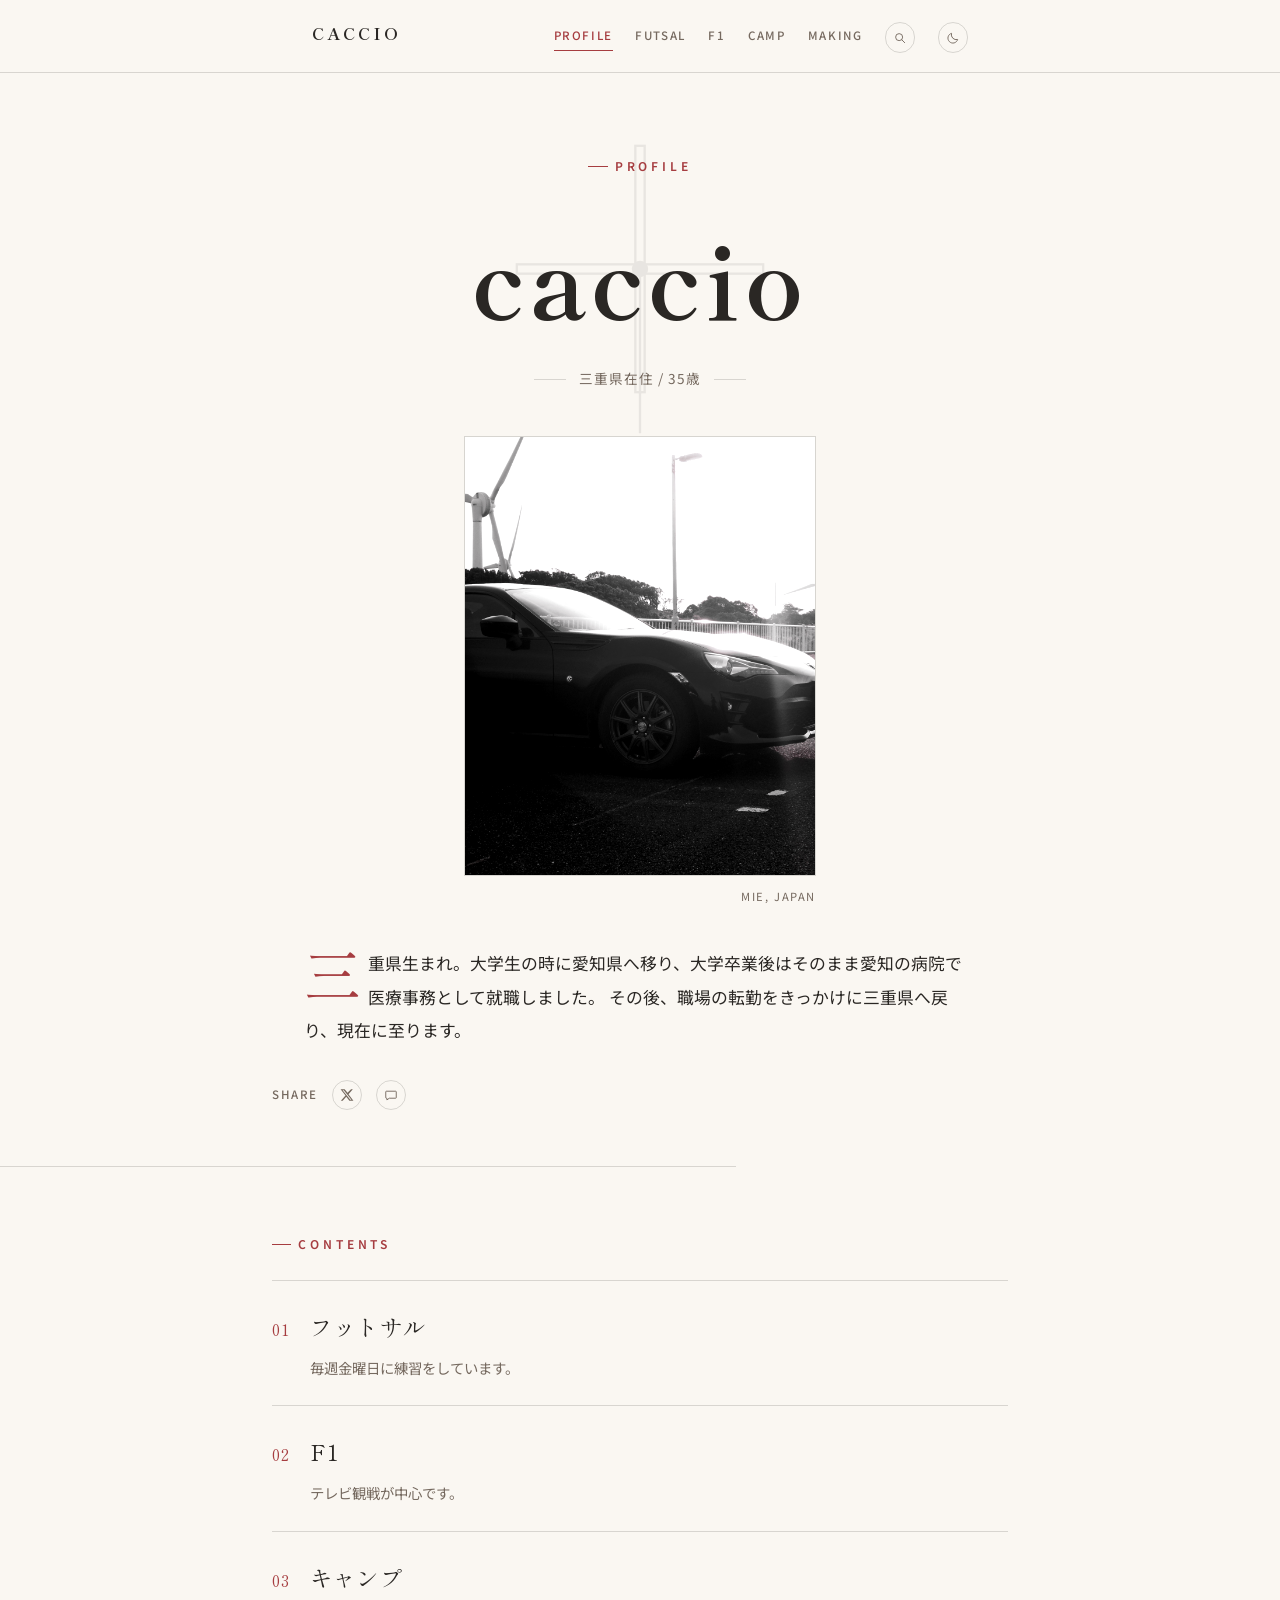
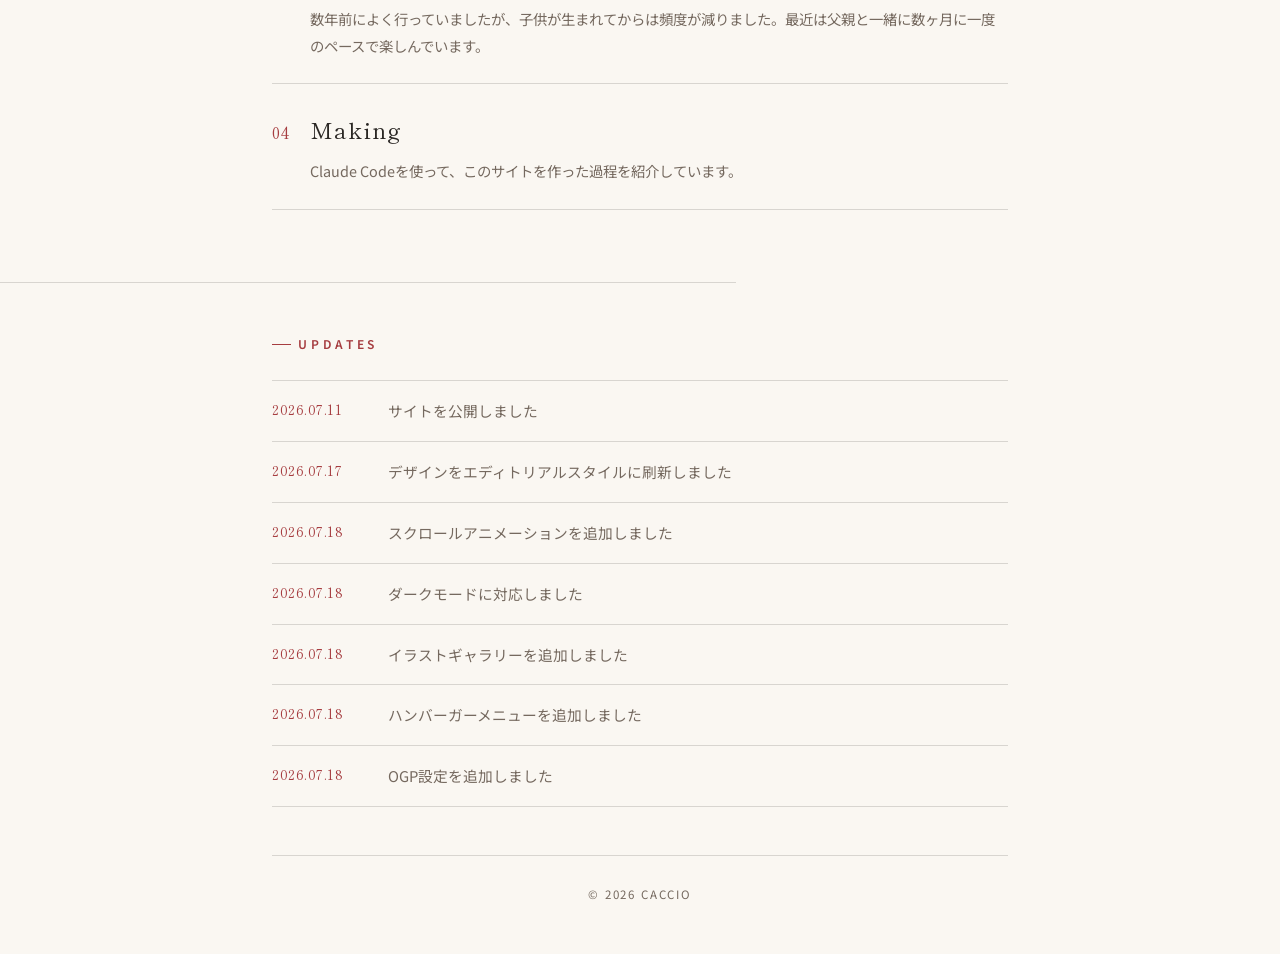
==== commit fe84d88a: "Add Making to the index.html contents list Fourth numbered entry linking to making.html, matching th" ====
--- a/index.html
+++ b/index.html
@@ -153,6 +153,13 @@
           <p>数年前によく行っていましたが、子供が生まれてからは頻度が減りました。最近は父親と一緒に数ヶ月に一度のペースで楽しんでいます。</p>
         </div>
       </li>
+      <li class="toc-item reveal">
+        <span class="toc-num">04</span>
+        <div class="toc-body">
+          <a href="making.html">Making</a>
+          <p>Claude Codeを使って、このサイトを作った過程を紹介しています。</p>
+        </div>
+      </li>
     </ul>
   </section>
 
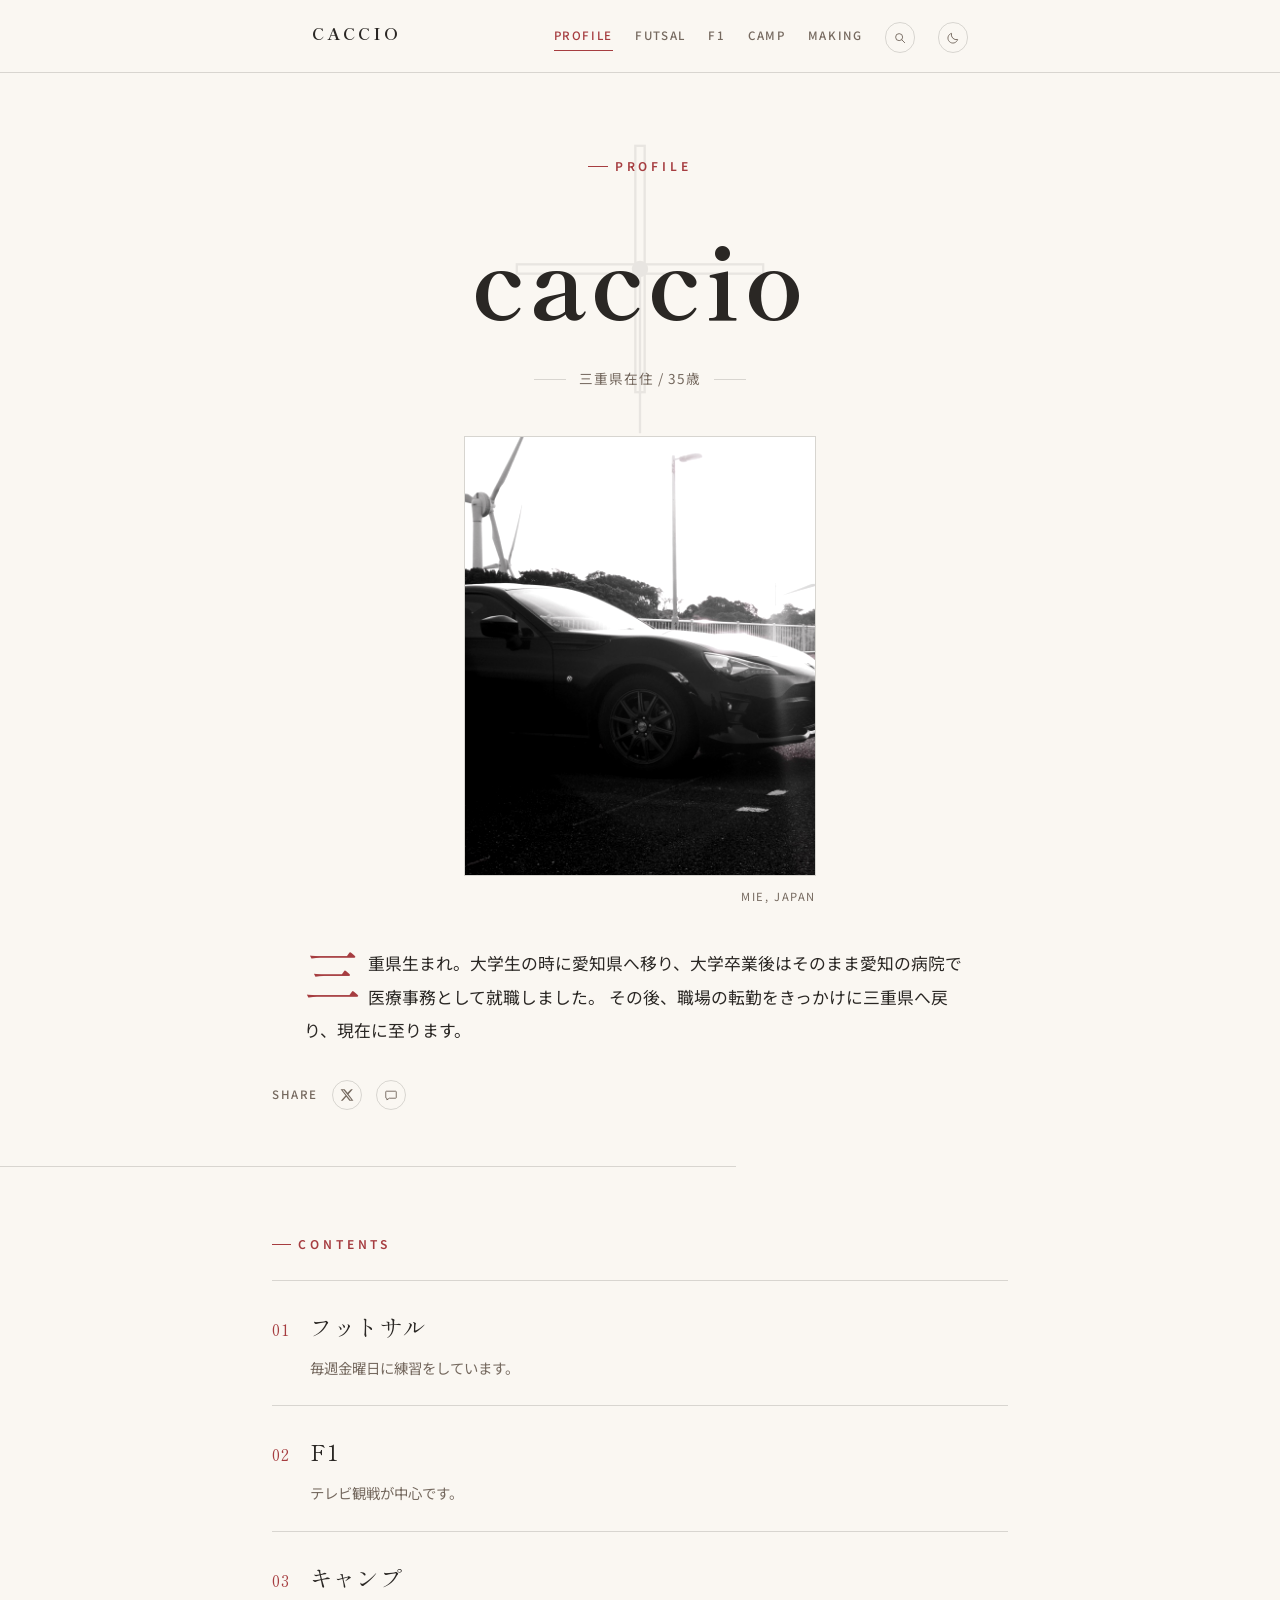
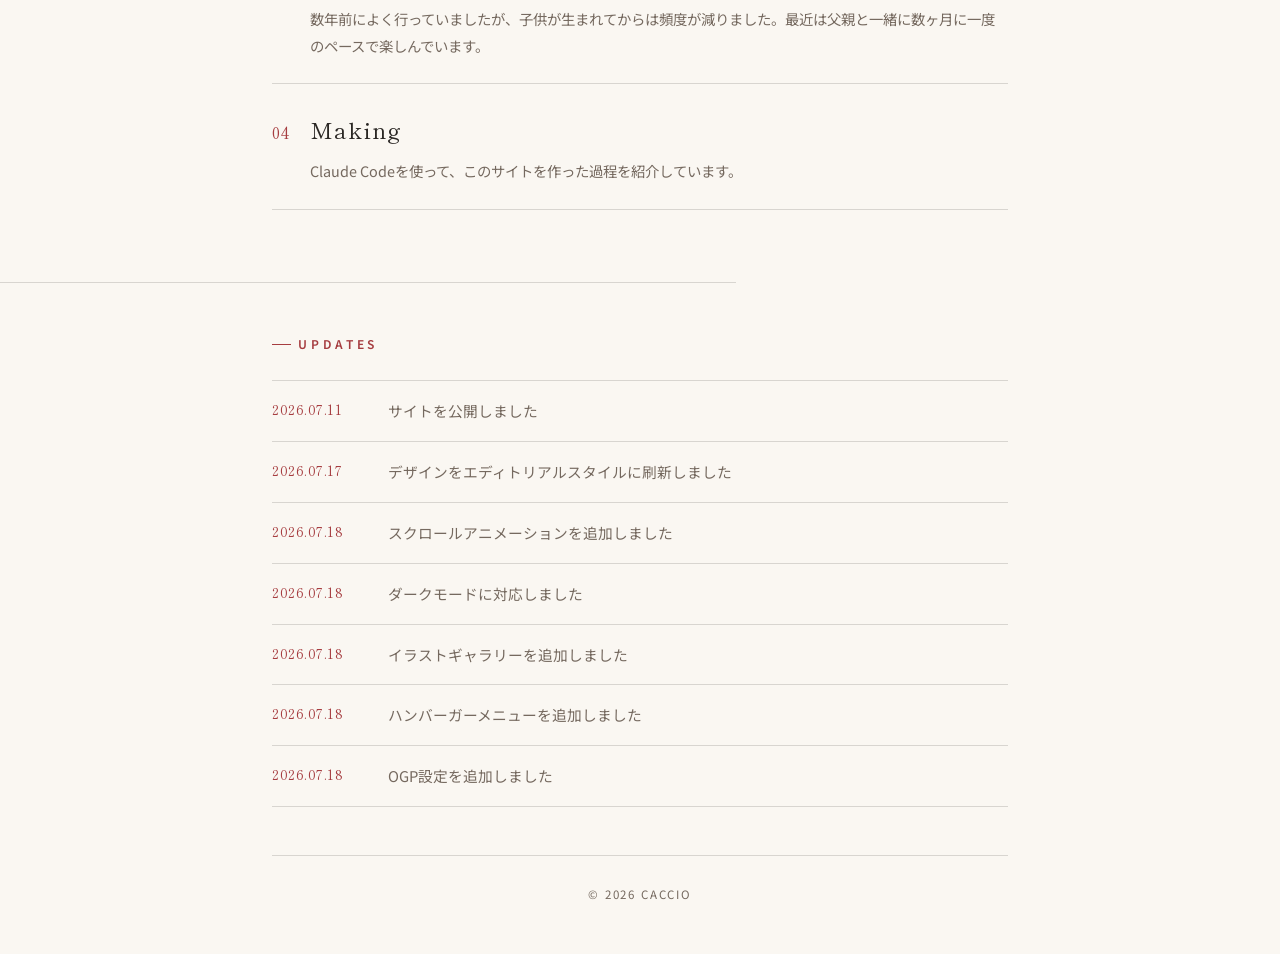
==== commit 8beceeec: "Improve accessibility across all pages - Add a skip link ("本文へスキップ") on every page and wrap primary " ====
--- a/index.html
+++ b/index.html
@@ -31,6 +31,8 @@
 <script>document.documentElement.dataset.theme = localStorage.getItem('theme') || 'light';</script>
 </head>
 <body>
+
+  <a class="skip-link" href="#main-content">本文へスキップ</a>
 
   <div class="masthead">
     <div class="wrap masthead-inner">
@@ -87,6 +89,8 @@
     </div>
   </div>
 
+  <main id="main-content">
+
   <header class="wrap cover reveal">
     <div class="cover-heading">
       <div class="cover-bg" aria-hidden="true">
@@ -130,7 +134,7 @@
   <hr class="wrap rule">
 
   <section class="wrap contents">
-    <span class="kicker">Contents</span>
+    <h2 class="kicker">Contents</h2>
     <ul class="toc-list">
       <li class="toc-item reveal">
         <span class="toc-num">01</span>
@@ -166,7 +170,7 @@
   <hr class="wrap rule rule--tight">
 
   <section class="wrap updates reveal">
-    <span class="kicker">Updates</span>
+    <h2 class="kicker">Updates</h2>
     <ul class="updates-list">
       <li><time datetime="2026-07-11">2026.07.11</time><span>サイトを公開しました</span></li>
       <li><time datetime="2026-07-17">2026.07.17</time><span>デザインをエディトリアルスタイルに刷新しました</span></li>
@@ -177,6 +181,8 @@
       <li><time datetime="2026-07-18">2026.07.18</time><span>OGP設定を追加しました</span></li>
     </ul>
   </section>
+
+  </main>
 
   <footer class="wrap site-footer">
     &copy; 2026 caccio
--- a/style.css
+++ b/style.css
@@ -54,6 +54,35 @@
   font-family: var(--font-serif);
   font-weight: 700;
   margin: 0;
+}
+
+/* ---------- accessibility ---------- */
+
+a:focus-visible,
+button:focus-visible,
+input:focus-visible,
+[tabindex]:focus-visible {
+  outline: 2px solid var(--color-accent);
+  outline-offset: 2px;
+}
+
+.skip-link {
+  position: absolute;
+  top: -3rem;
+  left: 0.5rem;
+  z-index: 200;
+  padding: 0.6rem 1rem;
+  background: var(--color-accent);
+  color: #fff;
+  font-size: 0.8rem;
+  letter-spacing: 0.04em;
+  text-decoration: none;
+  border-radius: 0 0 4px 4px;
+  transition: top 0.15s ease;
+}
+
+.skip-link:focus {
+  top: 0;
 }
 
 /* ---------- layout ---------- */
@@ -251,7 +280,6 @@
 }
 
 .search-input:focus {
-  outline: none;
   border-bottom-color: var(--color-accent);
 }
 
@@ -334,11 +362,13 @@
   display: inline-flex;
   align-items: center;
   gap: 0.6em;
+  font-family: var(--font-sans);
   font-size: 0.75rem;
   font-weight: 600;
   letter-spacing: 0.32em;
   text-transform: uppercase;
   color: var(--color-accent);
+  margin: 0;
 }
 
 .kicker::before {
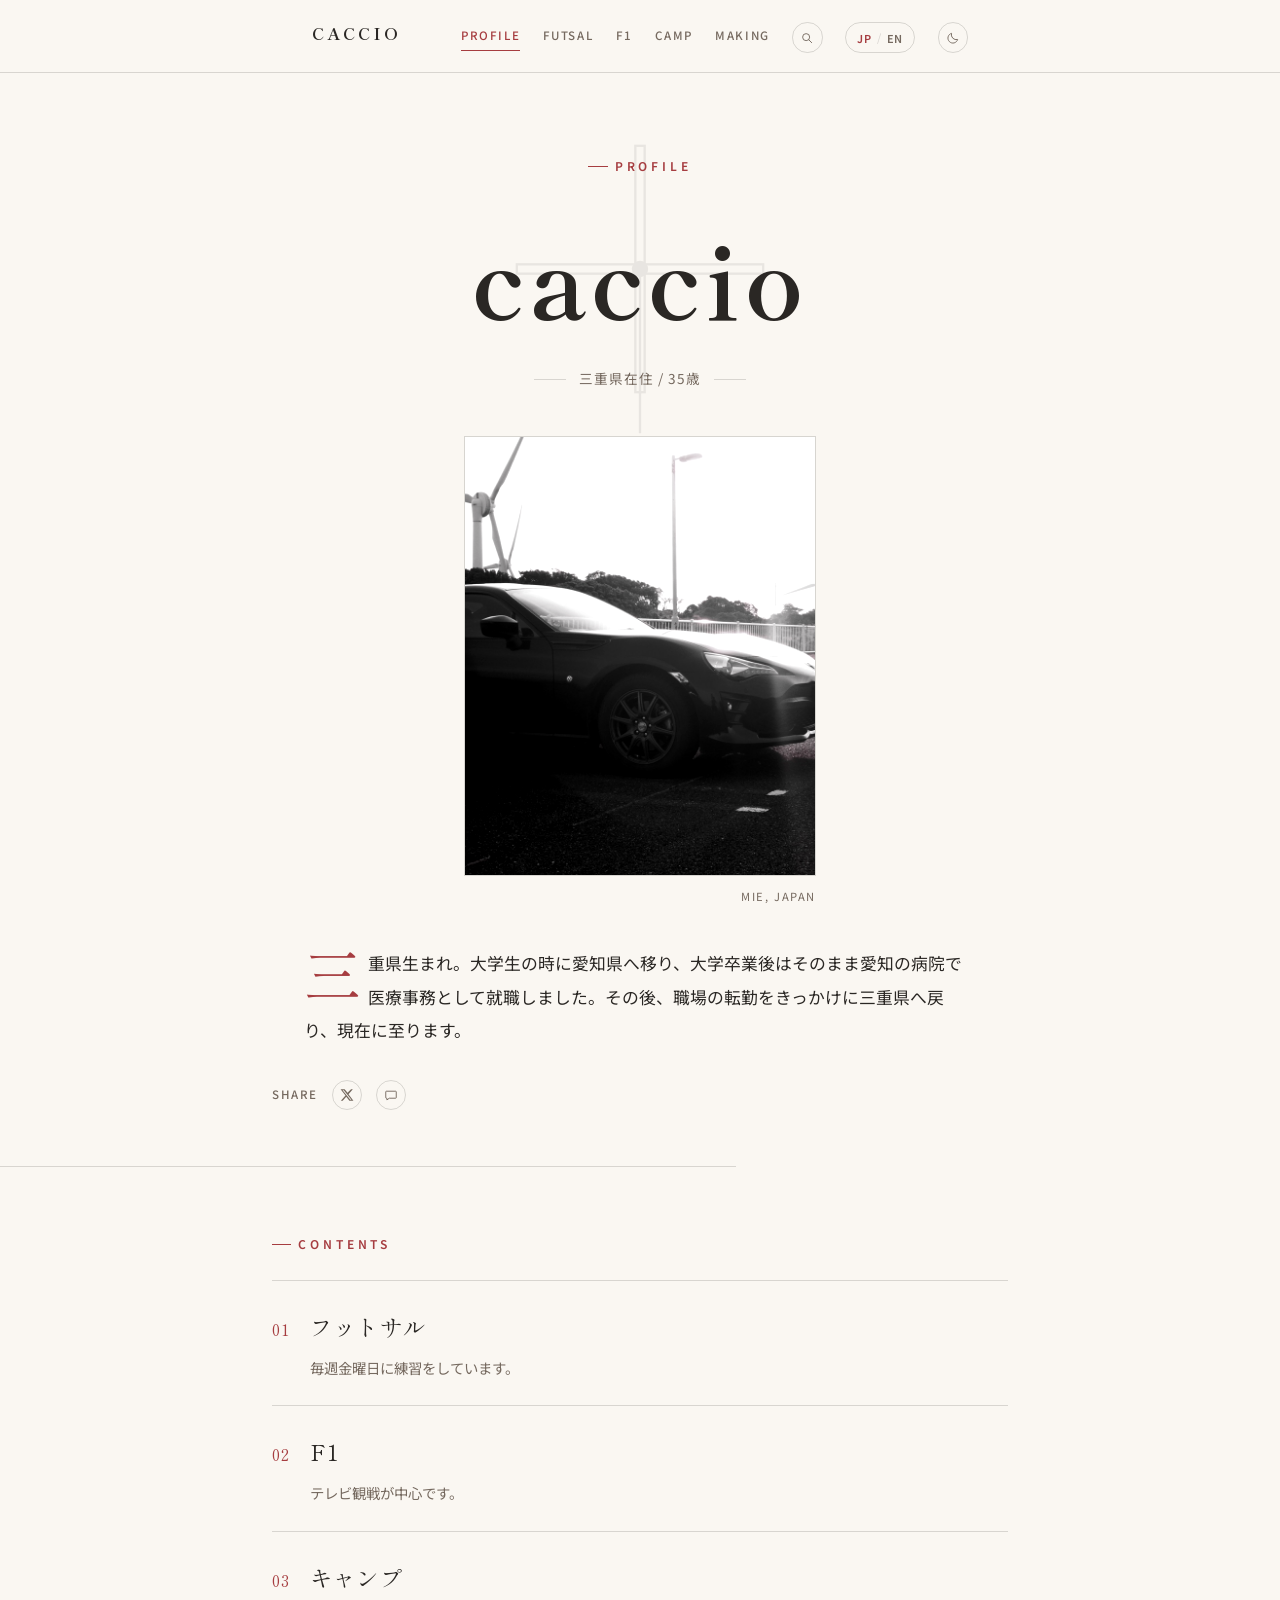
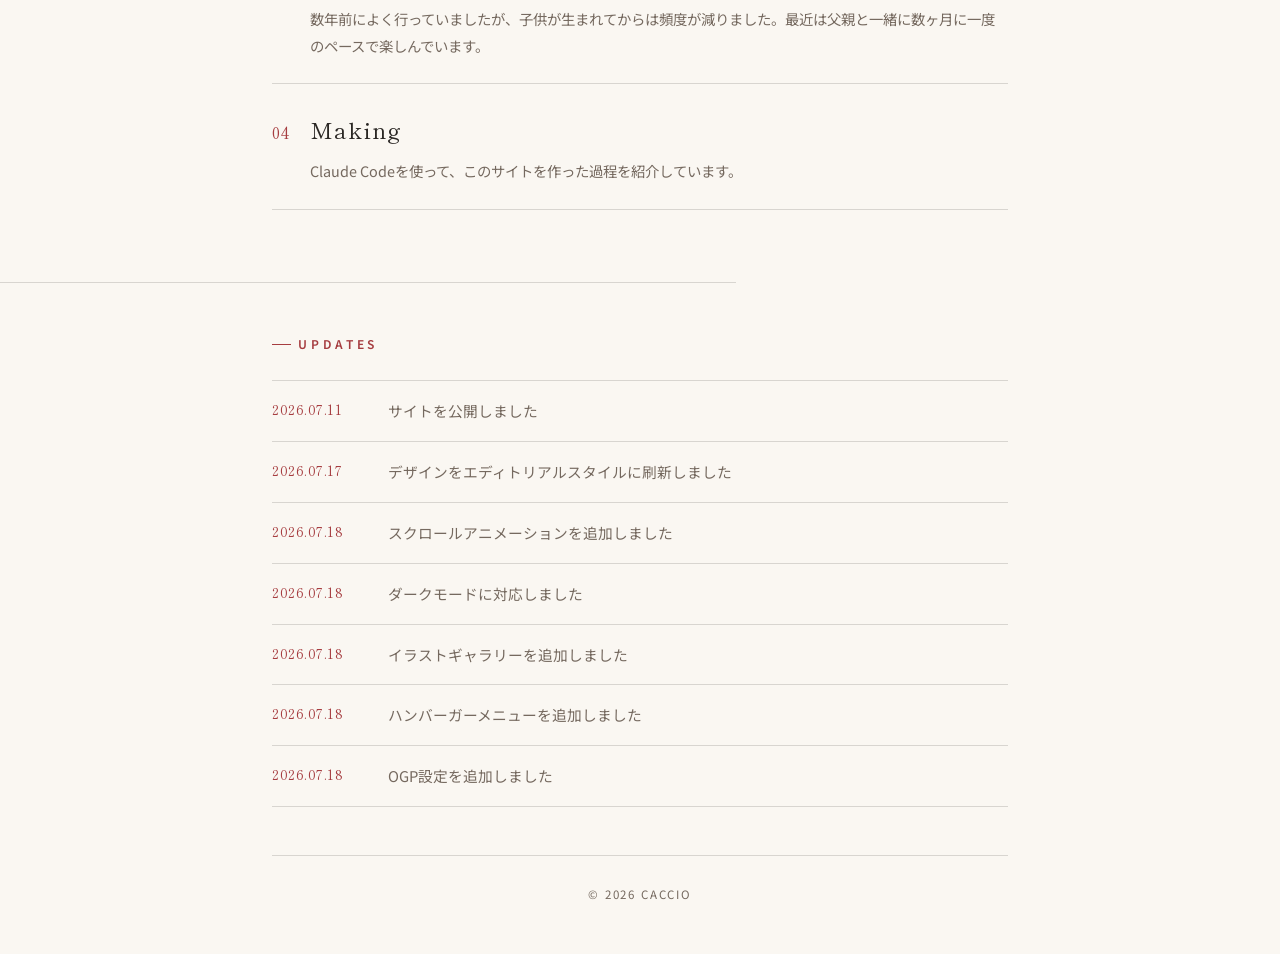
==== commit 8048fd34: "Add Japanese/English language toggle across the site A JP/EN pill button in the nav (styled like the" ====
--- a/index.html
+++ b/index.html
@@ -13,16 +13,16 @@
 <link rel="icon" href="favicon.svg" type="image/svg+xml">
 <link rel="manifest" href="manifest.json">
 <meta name="theme-color" content="#a63d40">
-<title>caccio's Profile</title>
+<title data-i18n="index.title">caccio's Profile</title>
 <meta property="og:type" content="website">
-<meta property="og:title" content="caccio's Profile">
-<meta property="og:description" content="三重県在住、35歳。医療事務として働くcaccioのプロフィール。フットサル・F1・キャンプについて綴っています。">
+<meta property="og:title" content="caccio's Profile" data-i18n-content="index.title">
+<meta property="og:description" content="三重県在住、35歳。医療事務として働くcaccioのプロフィール。フットサル・F1・キャンプについて綴っています。" data-i18n-content="index.ogDescription">
 <meta property="og:image" content="https://matatabi3126.github.io/my-first-site/profile.JPG">
 <meta property="og:url" content="https://matatabi3126.github.io/my-first-site/">
 <meta property="og:site_name" content="caccio's Profile">
 <meta name="twitter:card" content="summary_large_image">
-<meta name="twitter:title" content="caccio's Profile">
-<meta name="twitter:description" content="三重県在住、35歳。医療事務として働くcaccioのプロフィール。フットサル・F1・キャンプについて綴っています。">
+<meta name="twitter:title" content="caccio's Profile" data-i18n-content="index.title">
+<meta name="twitter:description" content="三重県在住、35歳。医療事務として働くcaccioのプロフィール。フットサル・F1・キャンプについて綴っています。" data-i18n-content="index.ogDescription">
 <meta name="twitter:image" content="https://matatabi3126.github.io/my-first-site/profile.JPG">
 <link rel="preconnect" href="https://fonts.googleapis.com">
 <link rel="preconnect" href="https://fonts.gstatic.com" crossorigin>
@@ -32,7 +32,7 @@
 </head>
 <body>
 
-  <a class="skip-link" href="#main-content">本文へスキップ</a>
+  <a class="skip-link" href="#main-content" data-i18n="common.skipLink">本文へスキップ</a>
 
   <div class="masthead">
     <div class="wrap masthead-inner">
@@ -45,13 +45,18 @@
           <a href="camp.html">Camp</a>
           <a href="making.html">Making</a>
         </div>
-        <button type="button" class="icon-button search-toggle" aria-expanded="false" aria-controls="search-panel" aria-label="サイト内検索を開く">
+        <button type="button" class="icon-button search-toggle" aria-expanded="false" aria-controls="search-panel" aria-label="サイト内検索を開く" data-i18n-aria-label="common.searchToggleLabel">
           <svg viewBox="0 0 24 24" width="14" height="14" aria-hidden="true">
             <circle cx="10.5" cy="10.5" r="6" fill="none" stroke="currentColor" stroke-width="1.6"/>
             <line x1="15" y1="15" x2="20" y2="20" stroke="currentColor" stroke-width="1.6" stroke-linecap="round"/>
           </svg>
         </button>
-        <button type="button" class="icon-button theme-toggle" aria-pressed="false" aria-label="ダークモードを切り替える">
+        <div class="lang-toggle" role="group" aria-label="言語切り替え" data-i18n-aria-label="common.langToggleLabel">
+          <button type="button" class="lang-option" data-lang="ja" aria-pressed="true">JP</button>
+          <span class="lang-sep">/</span>
+          <button type="button" class="lang-option" data-lang="en" aria-pressed="false">EN</button>
+        </div>
+        <button type="button" class="icon-button theme-toggle" aria-pressed="false" aria-label="ダークモードを切り替える" data-i18n-aria-label="common.themeToggleLabel">
           <svg class="icon-moon" viewBox="0 0 24 24" width="14" height="14" aria-hidden="true"><path d="M20 14.5A8.5 8.5 0 0 1 9.5 4 8.5 8.5 0 1 0 20 14.5Z" fill="none" stroke="currentColor" stroke-width="1.6" stroke-linejoin="round"/></svg>
           <svg class="icon-sun" viewBox="0 0 24 24" width="14" height="14" aria-hidden="true">
             <circle cx="12" cy="12" r="4.5" fill="none" stroke="currentColor" stroke-width="1.6"/>
@@ -67,7 +72,7 @@
             </g>
           </svg>
         </button>
-        <button type="button" class="icon-button nav-toggle" aria-expanded="false" aria-controls="nav-links" aria-label="メニューを開く">
+        <button type="button" class="icon-button nav-toggle" aria-expanded="false" aria-controls="nav-links" aria-label="メニューを開く" data-i18n-aria-label="common.navToggleLabel">
           <svg class="icon-bars" viewBox="0 0 24 24" width="16" height="16" aria-hidden="true">
             <line x1="4" y1="7" x2="20" y2="7" stroke="currentColor" stroke-width="1.6" stroke-linecap="round"/>
             <line x1="4" y1="12" x2="20" y2="12" stroke="currentColor" stroke-width="1.6" stroke-linecap="round"/>
@@ -80,8 +85,8 @@
         </button>
         <div class="search-panel" id="search-panel" hidden>
           <div class="search-panel-inner">
-            <input type="search" class="search-input" placeholder="サイト内を検索" aria-label="サイト内検索">
-            <button type="button" class="search-close" aria-label="検索を閉じる">&times;</button>
+            <input type="search" class="search-input" placeholder="サイト内を検索" aria-label="サイト内検索" data-i18n-placeholder="common.searchPlaceholder" data-i18n-aria-label="common.searchLabel">
+            <button type="button" class="search-close" aria-label="検索を閉じる" data-i18n-aria-label="common.searchCloseLabel">&times;</button>
           </div>
           <ul class="search-results"></ul>
         </div>
@@ -107,25 +112,25 @@
       </div>
       <span class="kicker">Profile</span>
       <h1 class="cover-title">caccio</h1>
-      <p class="cover-meta">三重県在住 / 35歳</p>
+      <p class="cover-meta" data-i18n="index.coverMeta">三重県在住 / 35歳</p>
     </div>
 
     <figure class="cover-photo">
-      <img src="profile.JPG" alt="プロフィール画像">
+      <img src="profile.JPG" alt="プロフィール画像" data-i18n-alt="index.profileAlt">
       <figcaption>Mie, Japan</figcaption>
     </figure>
 
-    <p class="lede">
+    <p class="lede" data-i18n="index.lede">
       三重県生まれ。大学生の時に愛知県へ移り、大学卒業後はそのまま愛知の病院で医療事務として就職しました。
       その後、職場の転勤をきっかけに三重県へ戻り、現在に至ります。
     </p>
 
     <div class="share reveal">
       <span class="share-label">Share</span>
-      <a class="icon-button" href="https://twitter.com/intent/tweet?url=https%3A%2F%2Fmatatabi3126.github.io%2Fmy-first-site%2F&text=caccio%E3%81%AE%E3%83%97%E3%83%AD%E3%83%95%E3%82%A3%E3%83%BC%E3%83%AB%E3%83%9A%E3%83%BC%E3%82%B8%E3%80%82%E3%83%95%E3%83%83%E3%83%88%E3%82%B5%E3%83%AB%E3%83%BBF1%E3%83%BB%E3%82%AD%E3%83%A3%E3%83%B3%E3%83%97%E3%81%8C%E8%B6%A3%E5%91%B3%E3%81%A7%E3%81%99%E3%80%82" target="_blank" rel="noopener noreferrer" aria-label="Xでシェア">
+      <a class="icon-button" href="https://twitter.com/intent/tweet?url=https%3A%2F%2Fmatatabi3126.github.io%2Fmy-first-site%2F&text=caccio%E3%81%AE%E3%83%97%E3%83%AD%E3%83%95%E3%82%A3%E3%83%BC%E3%83%AB%E3%83%9A%E3%83%BC%E3%82%B8%E3%80%82%E3%83%95%E3%83%83%E3%83%88%E3%82%B5%E3%83%AB%E3%83%BBF1%E3%83%BB%E3%82%AD%E3%83%A3%E3%83%B3%E3%83%97%E3%81%8C%E8%B6%A3%E5%91%B3%E3%81%A7%E3%81%99%E3%80%82" target="_blank" rel="noopener noreferrer" aria-label="Xでシェア" data-i18n-aria-label="common.shareXLabel" data-i18n-href="index.shareXHref">
         <svg viewBox="0 0 24 24" width="14" height="14" aria-hidden="true"><path fill="currentColor" d="M18.9 2H22l-7.4 8.5L23 22h-6.9l-5.4-6.9L4.6 22H1.5l7.9-9L1 2h7l4.9 6.3L18.9 2Zm-1.2 18h1.9L6.4 4H4.4l13.3 16Z"/></svg>
       </a>
-      <a class="icon-button" href="https://social-plugins.line.me/lineit/share?url=https%3A%2F%2Fmatatabi3126.github.io%2Fmy-first-site%2F&text=caccio%E3%81%AE%E3%83%97%E3%83%AD%E3%83%95%E3%82%A3%E3%83%BC%E3%83%AB%E3%83%9A%E3%83%BC%E3%82%B8%E3%80%82%E3%83%95%E3%83%83%E3%83%88%E3%82%B5%E3%83%AB%E3%83%BBF1%E3%83%BB%E3%82%AD%E3%83%A3%E3%83%B3%E3%83%97%E3%81%8C%E8%B6%A3%E5%91%B3%E3%81%A7%E3%81%99%E3%80%82" target="_blank" rel="noopener noreferrer" aria-label="LINEでシェア">
+      <a class="icon-button" href="https://social-plugins.line.me/lineit/share?url=https%3A%2F%2Fmatatabi3126.github.io%2Fmy-first-site%2F&text=caccio%E3%81%AE%E3%83%97%E3%83%AD%E3%83%95%E3%82%A3%E3%83%BC%E3%83%AB%E3%83%9A%E3%83%BC%E3%82%B8%E3%80%82%E3%83%95%E3%83%83%E3%83%88%E3%82%B5%E3%83%AB%E3%83%BBF1%E3%83%BB%E3%82%AD%E3%83%A3%E3%83%B3%E3%83%97%E3%81%8C%E8%B6%A3%E5%91%B3%E3%81%A7%E3%81%99%E3%80%82" target="_blank" rel="noopener noreferrer" aria-label="LINEでシェア" data-i18n-aria-label="common.shareLineLabel" data-i18n-href="index.shareLineHref">
         <svg viewBox="0 0 24 24" width="14" height="14" aria-hidden="true"><path fill="none" stroke="currentColor" stroke-width="1.6" stroke-linejoin="round" d="M4 5.5h16a1 1 0 0 1 1 1v10a1 1 0 0 1-1 1H9l-4 3v-3H4a1 1 0 0 1-1-1v-10a1 1 0 0 1 1-1Z"/></svg>
       </a>
     </div>
@@ -139,29 +144,29 @@
       <li class="toc-item reveal">
         <span class="toc-num">01</span>
         <div class="toc-body">
-          <a href="futsal.html">フットサル</a>
-          <p>毎週金曜日に練習をしています。</p>
+          <a href="futsal.html" data-i18n="index.tocFutsalTitle">フットサル</a>
+          <p data-i18n="index.tocFutsalDesc">毎週金曜日に練習をしています。</p>
         </div>
       </li>
       <li class="toc-item reveal">
         <span class="toc-num">02</span>
         <div class="toc-body">
           <a href="f1.html">F1</a>
-          <p>テレビ観戦が中心です。</p>
+          <p data-i18n="index.tocF1Desc">テレビ観戦が中心です。</p>
         </div>
       </li>
       <li class="toc-item reveal">
         <span class="toc-num">03</span>
         <div class="toc-body">
-          <a href="camp.html">キャンプ</a>
-          <p>数年前によく行っていましたが、子供が生まれてからは頻度が減りました。最近は父親と一緒に数ヶ月に一度のペースで楽しんでいます。</p>
+          <a href="camp.html" data-i18n="index.tocCampTitle">キャンプ</a>
+          <p data-i18n="index.tocCampDesc">数年前によく行っていましたが、子供が生まれてからは頻度が減りました。最近は父親と一緒に数ヶ月に一度のペースで楽しんでいます。</p>
         </div>
       </li>
       <li class="toc-item reveal">
         <span class="toc-num">04</span>
         <div class="toc-body">
           <a href="making.html">Making</a>
-          <p>Claude Codeを使って、このサイトを作った過程を紹介しています。</p>
+          <p data-i18n="index.tocMakingDesc">Claude Codeを使って、このサイトを作った過程を紹介しています。</p>
         </div>
       </li>
     </ul>
@@ -172,13 +177,13 @@
   <section class="wrap updates reveal">
     <h2 class="kicker">Updates</h2>
     <ul class="updates-list">
-      <li><time datetime="2026-07-11">2026.07.11</time><span>サイトを公開しました</span></li>
-      <li><time datetime="2026-07-17">2026.07.17</time><span>デザインをエディトリアルスタイルに刷新しました</span></li>
-      <li><time datetime="2026-07-18">2026.07.18</time><span>スクロールアニメーションを追加しました</span></li>
-      <li><time datetime="2026-07-18">2026.07.18</time><span>ダークモードに対応しました</span></li>
-      <li><time datetime="2026-07-18">2026.07.18</time><span>イラストギャラリーを追加しました</span></li>
-      <li><time datetime="2026-07-18">2026.07.18</time><span>ハンバーガーメニューを追加しました</span></li>
-      <li><time datetime="2026-07-18">2026.07.18</time><span>OGP設定を追加しました</span></li>
+      <li><time datetime="2026-07-11">2026.07.11</time><span data-i18n="index.update1">サイトを公開しました</span></li>
+      <li><time datetime="2026-07-17">2026.07.17</time><span data-i18n="index.update2">デザインをエディトリアルスタイルに刷新しました</span></li>
+      <li><time datetime="2026-07-18">2026.07.18</time><span data-i18n="index.update3">スクロールアニメーションを追加しました</span></li>
+      <li><time datetime="2026-07-18">2026.07.18</time><span data-i18n="index.update4">ダークモードに対応しました</span></li>
+      <li><time datetime="2026-07-18">2026.07.18</time><span data-i18n="index.update5">イラストギャラリーを追加しました</span></li>
+      <li><time datetime="2026-07-18">2026.07.18</time><span data-i18n="index.update6">ハンバーガーメニューを追加しました</span></li>
+      <li><time datetime="2026-07-18">2026.07.18</time><span data-i18n="index.update7">OGP設定を追加しました</span></li>
     </ul>
   </section>
 
@@ -188,6 +193,7 @@
     &copy; 2026 caccio
   </footer>
 
+  <script src="lang.js" defer></script>
   <script src="scroll-animate.js" defer></script>
   <script src="theme.js" defer></script>
   <script src="nav.js" defer></script>
--- a/style.css
+++ b/style.css
@@ -188,6 +188,42 @@
 
 :root[data-theme="dark"] .theme-toggle .icon-sun {
   display: block;
+}
+
+.lang-toggle {
+  display: inline-flex;
+  align-items: center;
+  gap: 0.35rem;
+  height: 1.9rem;
+  padding: 0 0.7rem;
+  border: 1px solid var(--color-rule);
+  border-radius: 999px;
+}
+
+.lang-option {
+  background: none;
+  border: none;
+  padding: 0;
+  font-family: var(--font-sans);
+  font-size: 0.68rem;
+  font-weight: 600;
+  letter-spacing: 0.06em;
+  color: var(--color-text-soft);
+  cursor: pointer;
+  transition: color 0.15s ease;
+}
+
+.lang-option:hover {
+  color: var(--color-accent);
+}
+
+.lang-option[aria-pressed="true"] {
+  color: var(--color-accent);
+}
+
+.lang-sep {
+  color: var(--color-rule);
+  font-size: 0.68rem;
 }
 
 .nav-toggle {
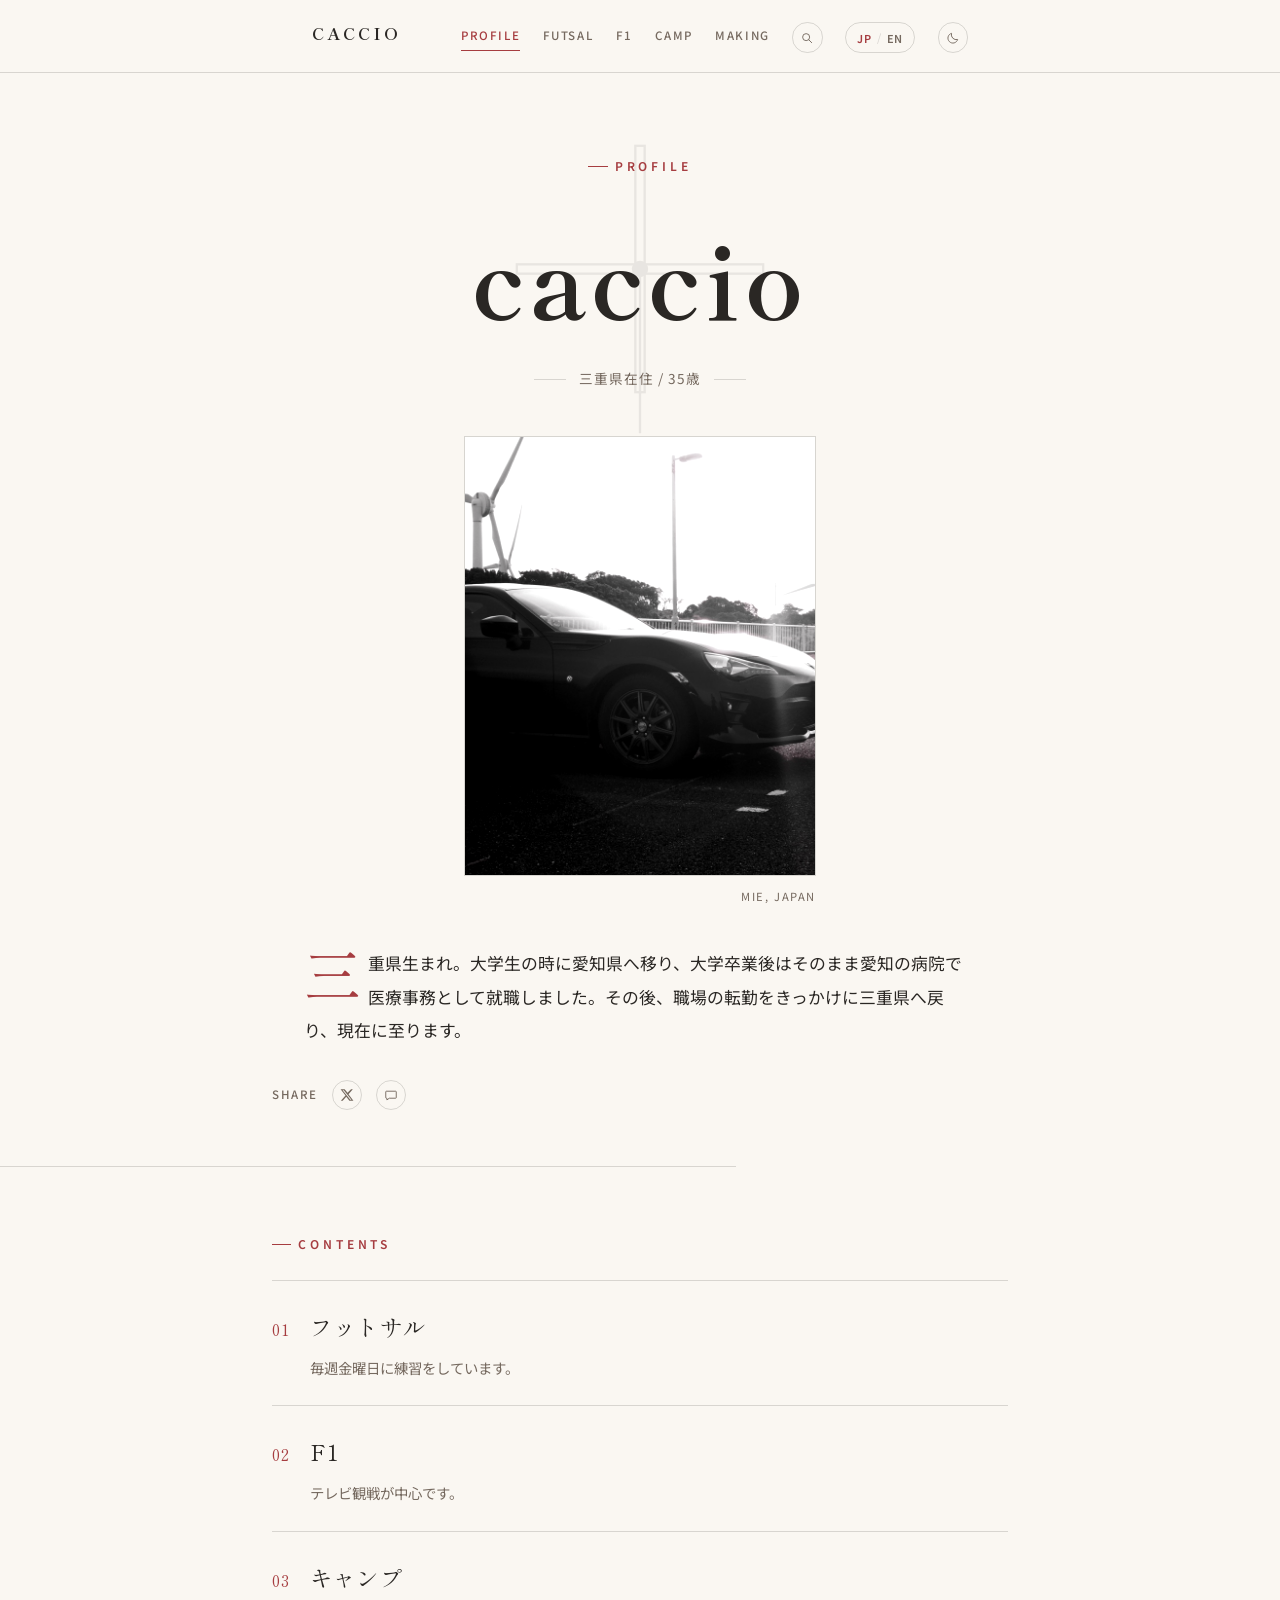
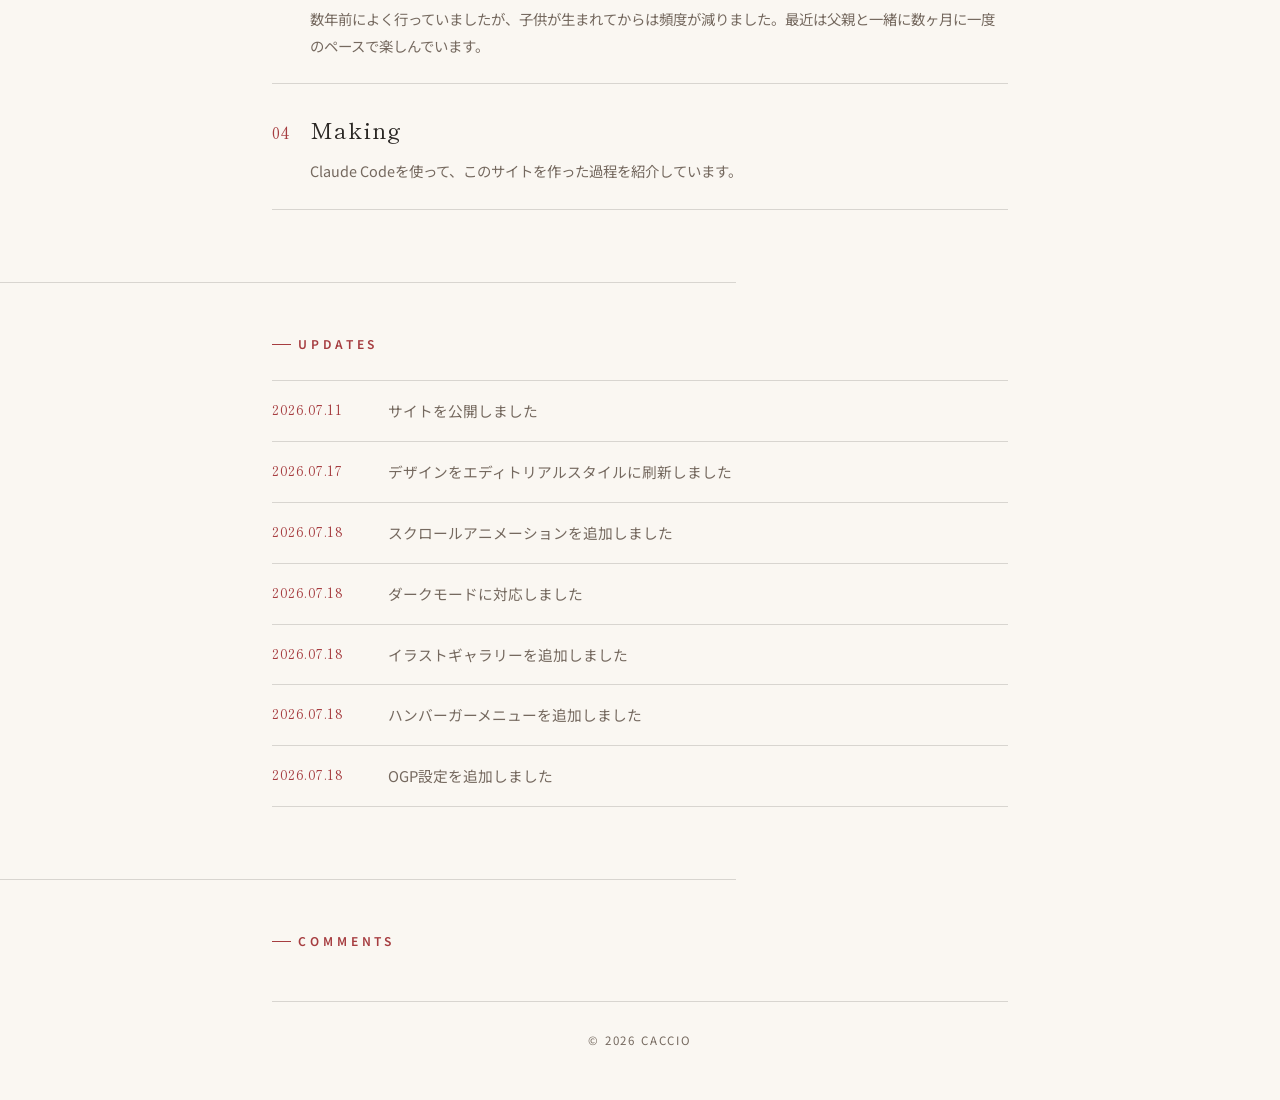
==== commit 0d051f80: "Add giscus comments section to all pages Embedded at the bottom of each page's main content (after t" ====
--- a/index.html
+++ b/index.html
@@ -187,6 +187,27 @@
     </ul>
   </section>
 
+  <hr class="wrap rule rule--tight">
+
+  <section class="wrap comments reveal">
+    <h2 class="kicker">Comments</h2>
+    <script src="https://giscus.app/client.js"
+            data-repo="matatabi3126/my-first-site"
+            data-repo-id="R_kgDOTVJa5Q"
+            data-category="General"
+            data-category-id="DIC_kwDOTVJa5c4DB1FH"
+            data-mapping="pathname"
+            data-strict="0"
+            data-reactions-enabled="1"
+            data-emit-metadata="0"
+            data-input-position="bottom"
+            data-theme="preferred_color_scheme"
+            data-lang="ja"
+            crossorigin="anonymous"
+            async>
+    </script>
+  </section>
+
   </main>
 
   <footer class="wrap site-footer">
--- a/style.css
+++ b/style.css
@@ -924,6 +924,12 @@
   color: var(--color-text-soft);
 }
 
+/* ---------- comments ---------- */
+
+.comments {
+  padding: 1rem 0 3rem;
+}
+
 /* ---------- footer ---------- */
 
 .site-footer {
